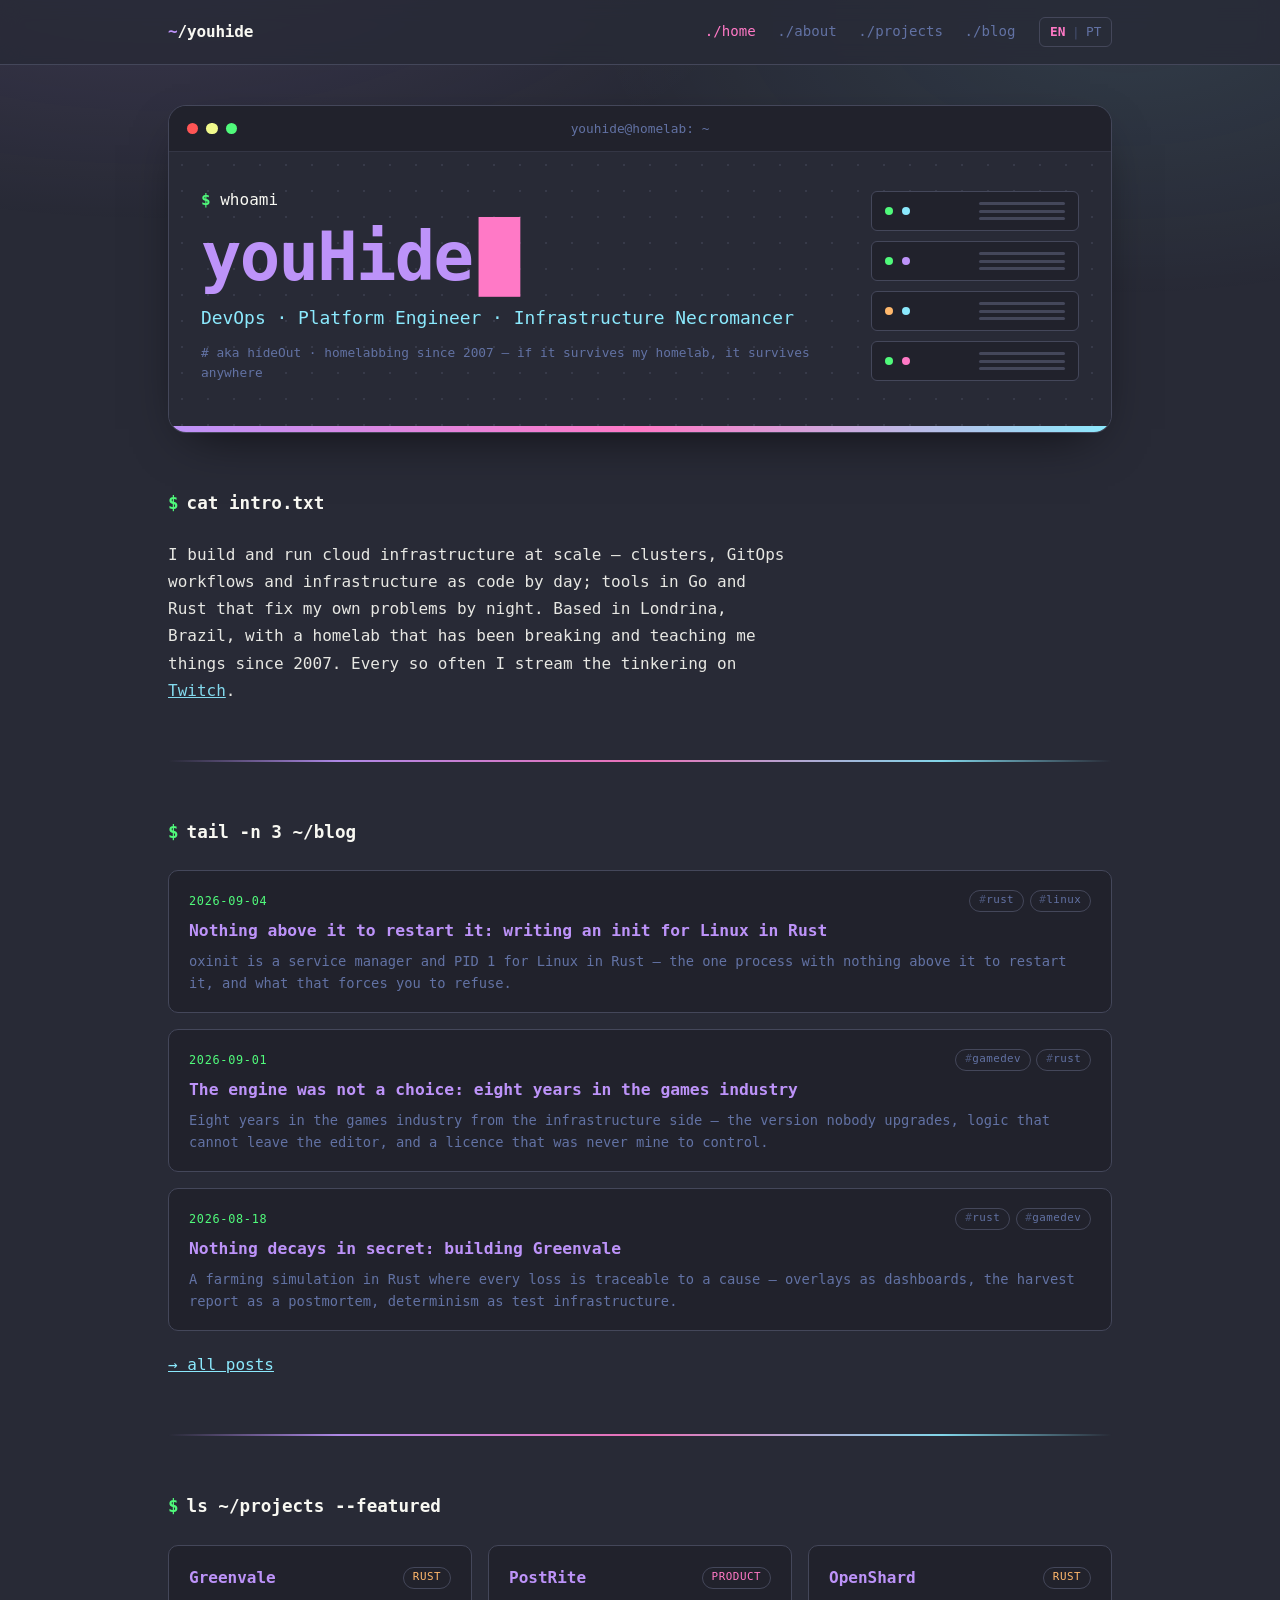
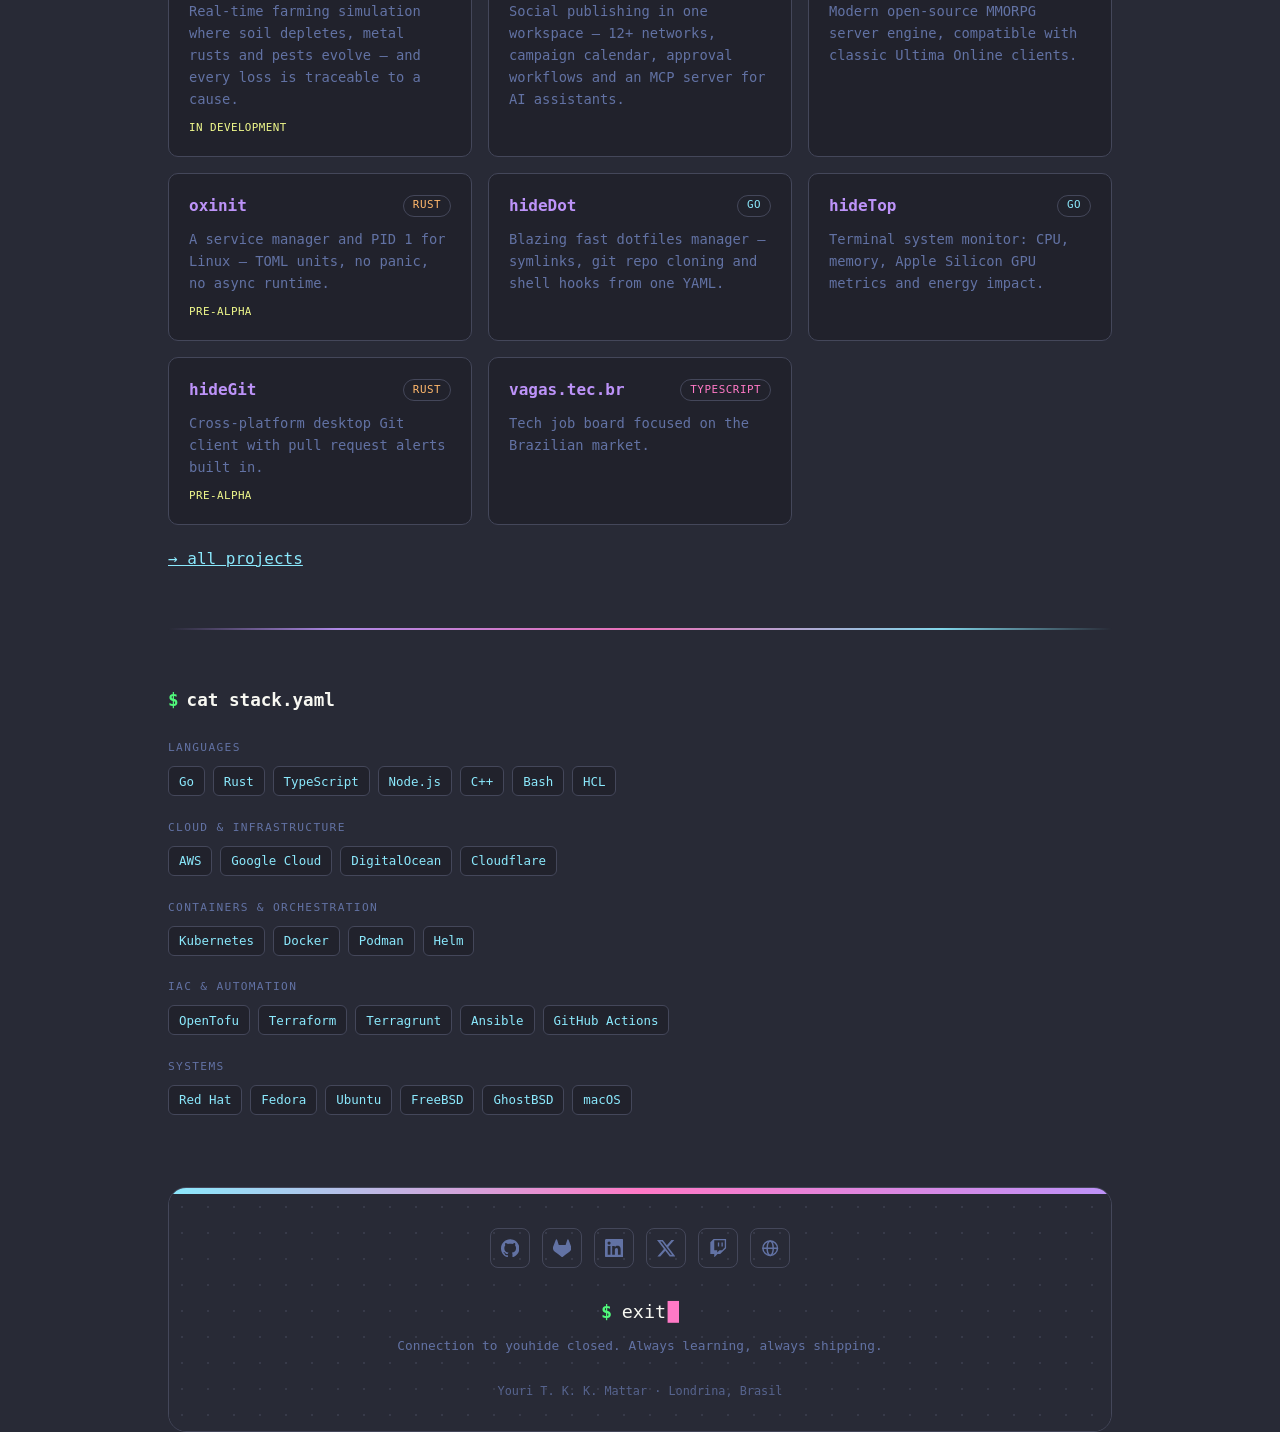
==== site/index.html @ 8c372c47 "blog: add writing-an-init post on oxinit" ====
<!doctype html>
<html lang="en" data-lang="en">
<head>
<meta charset="utf-8">
<meta name="viewport" content="width=device-width, initial-scale=1">
<title>youHide — Youri Mattar</title>
<meta name="description" content="Youri Mattar — DevOps, Platform Engineer, Infrastructure Necromancer. Clusters at scale, GitOps workflows and infrastructure as code. Londrina, Brazil.">
<meta name="author" content="Youri T. K. K. Mattar">
<meta name="theme-color" content="#282a36">
<link rel="canonical" href="https://youhide.com.br/">

<meta property="og:type" content="website">
<meta property="og:title" content="youHide — Youri Mattar">
<meta property="og:description" content="DevOps · Platform Engineer · Infrastructure Necromancer. Homelabbing since 2007.">
<meta property="og:url" content="https://youhide.com.br/">
<meta property="og:image" content="https://youhide.com.br/img/og.png">
<meta name="twitter:card" content="summary_large_image">
<meta name="twitter:site" content="@_hideout">

<link rel="icon" href="favicon.svg" type="image/svg+xml">
<link rel="icon" href="favicon-32x32.png" sizes="32x32" type="image/png">
<link rel="apple-touch-icon" href="apple-touch-icon.png">
<link rel="manifest" href="site.webmanifest">
<link rel="alternate" type="application/rss+xml" title="youHide — blog" href="feed.xml">
<link rel="stylesheet" href="css/style.css">
<script src="js/main.js"></script>
</head>
<body>

<a class="skip" href="#main"><span lang="en">Skip to content</span><span lang="pt-BR">Pular para o conteúdo</span></a>

<header class="nav">
  <div class="wrap nav__inner">
    <a class="nav__brand" href="./"><span>~</span>/youhide</a>
    <nav class="nav__links" aria-label="Main">
      <a href="./" aria-current="page">./home</a>
      <a href="about/">./about</a>
      <a href="projects/">./projects</a>
      <a href="blog/">./blog</a>
    </nav>
    <button class="lang" id="lang-toggle" type="button" aria-label="Mudar para português">
      <span class="lang__opt" data-lang-opt="en">EN</span>
      <span class="lang__sep">|</span>
      <span class="lang__opt" data-lang-opt="pt-BR">PT</span>
    </button>
  </div>
</header>

<main id="main">
  <div class="wrap">

    <!-- hero: header.svg rebuilt as live HTML -->
    <section class="term" aria-labelledby="hero-name">
      <div class="term__bar">
        <span class="dot dot--red"></span>
        <span class="dot dot--yellow"></span>
        <span class="dot dot--green"></span>
        <span class="term__path">youhide@homelab: ~</span>
      </div>
      <div class="term__body">
        <div class="term__main">
          <p class="prompt"><span class="prompt__sign">$</span>whoami</p>
          <h1 class="hero__name" id="hero-name">youHide<span class="cursor" aria-hidden="true">█</span></h1>
          <p class="hero__role">DevOps · Platform Engineer · Infrastructure Necromancer</p>
          <p class="hero__note">
            <span lang="en"># aka hideOut · homelabbing since 2007 — if it survives my homelab, it survives anywhere</span>
            <span lang="pt-BR"># aka hideOut · homelab desde 2007 — se sobrevive ao meu homelab, sobrevive em qualquer lugar</span>
          </p>
        </div>
        <div class="rack" aria-hidden="true">
          <div class="rack__unit">
            <span class="led led--green led--b1"></span><span class="led led--cyan"></span>
            <span class="rack__bars"><i></i><i></i><i></i></span>
          </div>
          <div class="rack__unit">
            <span class="led led--green led--b2"></span><span class="led led--purple"></span>
            <span class="rack__bars"><i></i><i></i><i></i></span>
          </div>
          <div class="rack__unit">
            <span class="led led--orange led--b3"></span><span class="led led--cyan"></span>
            <span class="rack__bars"><i></i><i></i><i></i></span>
          </div>
          <div class="rack__unit">
            <span class="led led--green led--b4"></span><span class="led led--pink"></span>
            <span class="rack__bars"><i></i><i></i><i></i></span>
          </div>
        </div>
      </div>
      <div class="term__accent"></div>
    </section>

    <!-- intro -->
    <section class="section">
      <h2 class="section__title"><span class="sig">$</span>cat intro.txt</h2>
      <div class="prose">
        <p lang="en">I build and run cloud infrastructure at scale — clusters, GitOps workflows and
          infrastructure as code by day; tools in Go and Rust that fix my own problems by night.
          Based in Londrina, Brazil, with a homelab that has been breaking and teaching me things
          since 2007. Every so often I stream the tinkering on
          <a href="https://twitch.tv/youhide">Twitch</a>.</p>
        <p lang="pt-BR">Construo e opero infraestrutura em nuvem em escala — clusters, workflows GitOps
          e infraestrutura como código de dia; ferramentas em Go e Rust que resolvem meus próprios
          problemas de noite. De Londrina, Brasil, com um homelab que quebra e me ensina coisas
          desde 2007. De vez em quando transmito a bagunça na
          <a href="https://twitch.tv/youhide">Twitch</a>.</p>
      </div>
    </section>

    <hr class="rule">

    <!-- latest posts -->
    <section class="section">
      <h2 class="section__title"><span class="sig">$</span>tail -n 3 ~/blog</h2>
      <ul class="posts">

        <li data-tags="rust linux design">
          <a class="post-item" href="blog/writing-an-init/">
            <div class="post-item__top">
              <time class="post-date" datetime="2026-09-04">2026-09-04</time>
              <ul class="post-tags">
                <li>rust</li><li>linux</li>
              </ul>
            </div>
            <h3 class="post-item__title" lang="en">Nothing above it to restart it: writing an init for Linux in Rust</h3>
            <h3 class="post-item__title" lang="pt-BR">Não existe nada acima dele pra reiniciar: escrevendo um init para Linux em Rust</h3>
            <p class="post-item__excerpt" lang="en">oxinit is a service manager and PID 1 for Linux in
              Rust — the one process with nothing above it to restart it, and what that forces you to
              refuse.</p>
            <p class="post-item__excerpt" lang="pt-BR">O oxinit é um gerenciador de serviços e PID 1
              para Linux em Rust — o único processo sem nada acima dele pra reiniciar, e o que isso te
              obriga a recusar.</p>
          </a>
        </li>

        <li data-tags="gamedev design meta rust">
          <a class="post-item" href="blog/escaping-the-engine/">
            <div class="post-item__top">
              <time class="post-date" datetime="2026-09-01">2026-09-01</time>
              <ul class="post-tags">
                <li>gamedev</li><li>rust</li>
              </ul>
            </div>
            <h3 class="post-item__title" lang="en">The engine was not a choice: eight years in the games industry</h3>
            <h3 class="post-item__title" lang="pt-BR">A engine não era uma escolha: oito anos na indústria de games</h3>
            <p class="post-item__excerpt" lang="en">Eight years in the games industry from the
              infrastructure side — the version nobody upgrades, logic that cannot leave the editor,
              and a licence that was never mine to control.</p>
            <p class="post-item__excerpt" lang="pt-BR">Oito anos na indústria de games pelo lado da
              infraestrutura — a versão que ninguém atualiza, a lógica que não sai do editor, e uma
              licença que nunca foi minha pra controlar.</p>
          </a>
        </li>

        <li data-tags="rust gamedev design">
          <a class="post-item" href="blog/greenvale/">
            <div class="post-item__top">
              <time class="post-date" datetime="2026-08-18">2026-08-18</time>
              <ul class="post-tags">
                <li>rust</li><li>gamedev</li>
              </ul>
            </div>
            <h3 class="post-item__title" lang="en">Nothing decays in secret: building Greenvale</h3>
            <h3 class="post-item__title" lang="pt-BR">Nada apodrece em segredo: construindo o Greenvale</h3>
            <p class="post-item__excerpt" lang="en">A farming simulation in Rust where every loss is traceable
              to a cause — overlays as dashboards, the harvest report as a postmortem, determinism as test
              infrastructure.</p>
            <p class="post-item__excerpt" lang="pt-BR">Um simulador de fazenda em Rust onde toda perda é
              rastreável até uma causa — overlays como dashboards, o relatório de colheita como postmortem,
              determinismo como infraestrutura de teste.</p>
          </a>
        </li>

      </ul>
      <p class="more">
        <a href="blog/" lang="en">→ all posts</a>
        <a href="blog/" lang="pt-BR">→ todos os posts</a>
      </p>
    </section>

    <hr class="rule">

    <!-- featured projects -->
    <section class="section">
      <h2 class="section__title"><span class="sig">$</span>ls ~/projects --featured</h2>
      <div class="grid">

        <a class="card" href="blog/greenvale/">
          <div class="card__top">
            <span class="card__name">Greenvale</span>
            <span class="card__lang card__lang--rust">Rust</span>
          </div>
          <p class="card__desc" lang="en">Real-time farming simulation where soil depletes, metal rusts and pests evolve — and every loss is traceable to a cause.</p>
          <p class="card__desc" lang="pt-BR">Simulador de fazenda em tempo real onde o solo se esgota, o metal enferruja e as pragas evoluem — e toda perda é rastreável até uma causa.</p>
          <span class="tag" lang="en">in development</span>
          <span class="tag" lang="pt-BR">em desenvolvimento</span>
        </a>

        <a class="card" href="https://postrite.app">
          <div class="card__top">
            <span class="card__name">PostRite</span>
            <span class="card__lang card__lang--ts">Product</span>
          </div>
          <p class="card__desc" lang="en">Social publishing in one workspace — 12+ networks, campaign calendar, approval workflows and an MCP server for AI assistants.</p>
          <p class="card__desc" lang="pt-BR">Publicação social em um só lugar — 12+ redes, calendário de campanhas, fluxos de aprovação e um servidor MCP para assistentes de IA.</p>
        </a>

        <a class="card" href="https://github.com/youhide/OpenShard">
          <div class="card__top">
            <span class="card__name">OpenShard</span>
            <span class="card__lang card__lang--rust">Rust</span>
          </div>
          <p class="card__desc" lang="en">Modern open-source MMORPG server engine, compatible with classic Ultima Online clients.</p>
          <p class="card__desc" lang="pt-BR">Engine de servidor de MMORPG moderna e open-source, compatível com clientes clássicos de Ultima Online.</p>
        </a>

        <a class="card" href="https://github.com/youhide/oxinit">
          <div class="card__top">
            <span class="card__name">oxinit</span>
            <span class="card__lang card__lang--rust">Rust</span>
          </div>
          <p class="card__desc" lang="en">A service manager and PID 1 for Linux — TOML units, no panic, no async runtime.</p>
          <p class="card__desc" lang="pt-BR">Gerenciador de serviços e PID 1 para Linux — units em TOML, sem panic, sem runtime async.</p>
          <span class="tag">pre-alpha</span>
        </a>

        <a class="card" href="https://github.com/youhide/hideDot">
          <div class="card__top">
            <span class="card__name">hideDot</span>
            <span class="card__lang card__lang--go">Go</span>
          </div>
          <p class="card__desc" lang="en">Blazing fast dotfiles manager — symlinks, git repo cloning and shell hooks from one YAML.</p>
          <p class="card__desc" lang="pt-BR">Gerenciador de dotfiles absurdamente rápido — symlinks, clone de repositórios e shell hooks a partir de um YAML.</p>
        </a>

        <a class="card" href="https://github.com/youhide/hideTop">
          <div class="card__top">
            <span class="card__name">hideTop</span>
            <span class="card__lang card__lang--go">Go</span>
          </div>
          <p class="card__desc" lang="en">Terminal system monitor: CPU, memory, Apple Silicon GPU metrics and energy impact.</p>
          <p class="card__desc" lang="pt-BR">Monitor de sistema no terminal: CPU, memória, métricas de GPU Apple Silicon e impacto energético.</p>
        </a>

        <a class="card" href="https://github.com/youhide/hideGit">
          <div class="card__top">
            <span class="card__name">hideGit</span>
            <span class="card__lang card__lang--rust">Rust</span>
          </div>
          <p class="card__desc" lang="en">Cross-platform desktop Git client with pull request alerts built in.</p>
          <p class="card__desc" lang="pt-BR">Cliente Git desktop multiplataforma com alertas de pull request embutidos.</p>
          <span class="tag">pre-alpha</span>
        </a>

        <a class="card" href="https://github.com/youhide/vagas.tec.br">
          <div class="card__top">
            <span class="card__name">vagas.tec.br</span>
            <span class="card__lang card__lang--ts">TypeScript</span>
          </div>
          <p class="card__desc" lang="en">Tech job board focused on the Brazilian market.</p>
          <p class="card__desc" lang="pt-BR">Mural de vagas em tecnologia focado no mercado brasileiro.</p>
        </a>

      </div>
      <p class="more">
        <a href="projects/" lang="en">→ all projects</a>
        <a href="projects/" lang="pt-BR">→ todos os projetos</a>
      </p>
    </section>

    <hr class="rule">

    <!-- stack -->
    <section class="section">
      <h2 class="section__title"><span class="sig">$</span>cat stack.yaml</h2>

      <div class="stack">
        <span class="stack__label" lang="en">Languages</span>
        <span class="stack__label" lang="pt-BR">Linguagens</span>
        <ul class="chips">
          <li>Go</li><li>Rust</li><li>TypeScript</li><li>Node.js</li>
          <li>C++</li><li>Bash</li><li>HCL</li>
        </ul>
      </div>

      <div class="stack">
        <span class="stack__label" lang="en">Cloud &amp; Infrastructure</span>
        <span class="stack__label" lang="pt-BR">Cloud &amp; Infraestrutura</span>
        <ul class="chips">
          <li>AWS</li><li>Google Cloud</li><li>DigitalOcean</li><li>Cloudflare</li>
        </ul>
      </div>

      <div class="stack">
        <span class="stack__label" lang="en">Containers &amp; Orchestration</span>
        <span class="stack__label" lang="pt-BR">Containers &amp; Orquestração</span>
        <ul class="chips">
          <li>Kubernetes</li><li>Docker</li><li>Podman</li><li>Helm</li>
        </ul>
      </div>

      <div class="stack">
        <span class="stack__label" lang="en">IaC &amp; Automation</span>
        <span class="stack__label" lang="pt-BR">IaC &amp; Automação</span>
        <ul class="chips">
          <li>OpenTofu</li><li>Terraform</li><li>Terragrunt</li>
          <li>Ansible</li><li>GitHub Actions</li>
        </ul>
      </div>

      <div class="stack">
        <span class="stack__label" lang="en">Systems</span>
        <span class="stack__label" lang="pt-BR">Sistemas</span>
        <ul class="chips">
          <li>Red Hat</li><li>Fedora</li><li>Ubuntu</li>
          <li>FreeBSD</li><li>GhostBSD</li><li>macOS</li>
        </ul>
      </div>
    </section>

  </div>
</main>

<footer class="footer">
  <div class="wrap">
    <div class="footer__card">
      <div class="footer__accent"></div>
      <div class="footer__body">
        <ul class="social">
          <li><a href="https://github.com/youhide" aria-label="GitHub"><svg viewBox="0 0 24 24" aria-hidden="true"><path d="M12 .297c-6.63 0-12 5.373-12 12 0 5.303 3.438 9.8 8.205 11.385.6.113.82-.258.82-.577 0-.285-.01-1.04-.015-2.04-3.338.724-4.042-1.61-4.042-1.61C4.422 18.07 3.633 17.7 3.633 17.7c-1.087-.744.084-.729.084-.729 1.205.084 1.838 1.236 1.838 1.236 1.07 1.835 2.809 1.305 3.495.998.108-.776.417-1.305.76-1.605-2.665-.3-5.466-1.332-5.466-5.93 0-1.31.465-2.38 1.235-3.22-.135-.303-.54-1.523.105-3.176 0 0 1.005-.322 3.3 1.23.96-.267 1.98-.399 3-.405 1.02.006 2.04.138 3 .405 2.28-1.552 3.285-1.23 3.285-1.23.645 1.653.24 2.873.12 3.176.765.84 1.23 1.91 1.23 3.22 0 4.61-2.805 5.625-5.475 5.92.42.36.81 1.096.81 2.22 0 1.606-.015 2.896-.015 3.286 0 .315.21.69.825.57C20.565 22.092 24 17.592 24 12.297c0-6.627-5.373-12-12-12"/></svg></a></li>
          <li><a href="https://gitlab.com/youri" aria-label="GitLab"><svg viewBox="0 0 24 24" aria-hidden="true"><path d="m23.6 9.6-.03-.086L20.3.9a.851.851 0 0 0-.336-.405.876.876 0 0 0-1 .054.876.876 0 0 0-.29.44l-2.207 6.752H7.535L5.327.99a.858.858 0 0 0-.29-.441.876.876 0 0 0-1-.054.859.859 0 0 0-.336.405L.427 9.51l-.031.085a6.055 6.055 0 0 0 2.008 6.997l.01.009.03.022 4.964 3.72 2.456 1.86 1.496 1.13a1.01 1.01 0 0 0 1.22 0l1.496-1.13 2.456-1.86 4.994-3.742.013-.01a6.057 6.057 0 0 0 2.06-6.99Z"/></svg></a></li>
          <li><a href="https://linkedin.com/in/yourimattar" aria-label="LinkedIn"><svg viewBox="0 0 24 24" aria-hidden="true"><path d="M20.447 20.452h-3.554v-5.569c0-1.328-.027-3.037-1.852-3.037-1.853 0-2.136 1.445-2.136 2.939v5.667H9.351V9h3.414v1.561h.046c.477-.9 1.637-1.85 3.37-1.85 3.601 0 4.267 2.37 4.267 5.455v6.286zM5.337 7.433a2.062 2.062 0 0 1-2.063-2.065 2.064 2.064 0 1 1 2.063 2.065zm1.782 13.019H3.555V9h3.564v11.452zM22.225 0H1.771C.792 0 0 .774 0 1.729v20.542C0 23.227.792 24 1.771 24h20.451C23.2 24 24 23.227 24 22.271V1.729C24 .774 23.2 0 22.222 0h.003z"/></svg></a></li>
          <li><a href="https://x.com/_hideout" aria-label="X"><svg viewBox="0 0 24 24" aria-hidden="true"><path d="M18.901 1.153h3.68l-8.04 9.19L24 22.846h-7.406l-5.8-7.584-6.638 7.584H.474l8.6-9.83L0 1.154h7.594l5.243 6.932ZM17.61 20.644h2.039L6.486 3.24H4.298Z"/></svg></a></li>
          <li><a href="https://twitch.tv/youhide" aria-label="Twitch"><svg viewBox="0 0 24 24" aria-hidden="true"><path d="M11.571 4.714h1.715v5.143H11.57zm4.715 0H18v5.143h-1.714zM6 0L1.714 4.286v15.428h5.143V24l4.286-4.286h3.428L22.286 12V0zm14.571 11.143l-3.428 3.428h-3.429l-3 3v-3H6.857V1.714h13.714z"/></svg></a></li>
          <li><a href="https://postrite.app" aria-label="PostRite"><svg class="icon--stroke" viewBox="0 0 24 24" aria-hidden="true"><circle cx="12" cy="12" r="9.5"/><ellipse cx="12" cy="12" rx="4" ry="9.5"/><path d="M2.5 12h19"/></svg></a></li>
        </ul>

        <p class="footer__exit"><span class="prompt__sign">$</span>exit<span class="cursor" aria-hidden="true">█</span></p>
        <p class="footer__note">
          <span lang="en">Connection to youhide closed. Always learning, always shipping.</span>
          <span lang="pt-BR">Conexão com youhide encerrada. Sempre aprendendo, sempre entregando.</span>
        </p>
        <p class="footer__meta">Youri T. K. K. Mattar · Londrina, Brasil</p>
      </div>
    </div>
  </div>
</footer>

</body>
</html>
---- site/css/style.css ----
/* ==========================================================================
   youhide.com.br — Dracula terminal
   Palette and geometry derived from github.com/youhide/youhide assets/header.svg
   No external requests: system monospace only, all icons inline SVG.
   ========================================================================== */

/* ---------- tokens ---------- */
:root {
  --bg: #282a36;
  --bg-alt: #21222c;
  --line: #44475a;
  --fg: #f8f8f2;
  --muted: #6272a4;

  --purple: #bd93f9;
  --pink: #ff79c6;
  --cyan: #8be9fd;
  --green: #50fa7b;
  --orange: #ffb86c;
  --yellow: #f1fa8c;
  --red: #ff5555;

  --mono: ui-monospace, SFMono-Regular, "SF Mono", Menlo, Consolas,
          "DejaVu Sans Mono", monospace;

  /* the 6px accent bar at the foot of header.svg */
  --accent: linear-gradient(90deg, var(--purple), var(--pink), var(--cyan));
  /* divider.svg, 1:1 */
  --rule: linear-gradient(90deg, transparent, rgba(189,147,249,.9) 18%,
          rgba(255,121,198,.9) 50%, rgba(139,233,253,.9) 82%, transparent);
  /* <pattern id="dots"> from the SVG */
  --dots: radial-gradient(rgba(68,71,90,.55) 1.2px, transparent 1.3px);

  --wrap: 62rem;
  --radius: 18px;
}

/* ---------- reset ---------- */
*, *::before, *::after { box-sizing: border-box; }
* { margin: 0; }

html {
  color-scheme: dark;
  -webkit-text-size-adjust: 100%;
  scroll-behavior: smooth;
}

body {
  min-height: 100vh;
  display: flex;
  flex-direction: column;
  background: var(--bg);
  color: var(--fg);
  font-family: var(--mono);
  font-size: 1rem;
  line-height: 1.7;
  -webkit-font-smoothing: antialiased;
}

/* ambient glow, sits behind everything */
body::before {
  content: "";
  position: fixed;
  inset: 0;
  z-index: 0;
  pointer-events: none;
  background:
    radial-gradient(900px 420px at 12% -8%, rgba(189,147,249,.13), transparent 70%),
    radial-gradient(760px 400px at 88% 2%, rgba(139,233,253,.09), transparent 70%);
}
body > * { position: relative; z-index: 1; }

img { display: block; max-width: 100%; }
a { color: var(--cyan); }
button { font: inherit; }

:focus-visible {
  outline: 2px solid var(--pink);
  outline-offset: 3px;
  border-radius: 4px;
}

/* ---------- i18n: hide the inactive language ----------
   Every translatable string exists twice, tagged with lang. JS only flips
   data-lang on <html>; with JS off the document stays on its hardcoded
   default and still renders correctly. */
html[data-lang="en"]    [lang="pt-BR"],
html[data-lang="pt-BR"] [lang="en"] { display: none !important; }

/* ---------- layout ---------- */
.wrap {
  width: 100%;
  max-width: var(--wrap);
  margin-inline: auto;
  padding-inline: 1.5rem;
}

main { flex: 1; }

.skip {
  position: absolute;
  left: -9999px;
  top: 0;
  background: var(--purple);
  color: var(--bg);
  padding: .6rem 1rem;
  border-radius: 0 0 8px 0;
  font-weight: 700;
  z-index: 50;
}
.skip:focus { left: 0; }

/* ---------- nav ---------- */
.nav {
  position: sticky;
  top: 0;
  z-index: 20;
  background: rgba(40, 42, 54, .82);
  backdrop-filter: blur(10px);
  -webkit-backdrop-filter: blur(10px);
  border-bottom: 1px solid var(--line);
}

.nav__inner {
  display: flex;
  align-items: center;
  gap: 1.5rem;
  min-height: 4rem;
}

.nav__brand {
  margin-right: auto;
  color: var(--fg);
  font-weight: 700;
  text-decoration: none;
  letter-spacing: -.01em;
}
.nav__brand span { color: var(--purple); }
.nav__brand:hover span { color: var(--pink); }

.nav__links {
  display: flex;
  gap: 1.35rem;
}
.nav__links a {
  color: var(--muted);
  font-size: .88rem;
  text-decoration: none;
  transition: color .16s;
}
.nav__links a:hover { color: var(--cyan); }
.nav__links a[aria-current] { color: var(--pink); }

/* language toggle */
.lang {
  display: inline-flex;
  align-items: center;
  gap: .4rem;
  padding: .22rem .6rem;
  font-size: .8rem;
  color: var(--muted);
  background: transparent;
  border: 1px solid var(--line);
  border-radius: 6px;
  cursor: pointer;
  transition: border-color .16s;
}
.lang:hover { border-color: var(--purple); }
.lang__sep { opacity: .5; }
html[data-lang="en"]    .lang__opt[data-lang-opt="en"],
html[data-lang="pt-BR"] .lang__opt[data-lang-opt="pt-BR"] {
  color: var(--pink);
  font-weight: 700;
}

/* ---------- terminal panel (the header.svg, rebuilt live) ---------- */
.term {
  margin-top: 2.5rem;
  border: 1px solid var(--line);
  border-radius: var(--radius);
  overflow: hidden;
  box-shadow: 0 18px 50px -22px rgba(0, 0, 0, .75);
}

.term__bar {
  position: relative;
  display: flex;
  align-items: center;
  gap: .5rem;
  height: 2.9rem;
  padding-inline: 1.1rem;
  background: var(--bg-alt);
  border-bottom: 1px solid rgba(68, 71, 90, .55);
}

.dot {
  flex: none;
  width: .72rem;
  height: .72rem;
  border-radius: 50%;
}
.dot--red    { background: var(--red); }
.dot--yellow { background: var(--yellow); }
.dot--green  { background: var(--green); }

.term__path {
  position: absolute;
  left: 50%;
  transform: translateX(-50%);
  color: var(--muted);
  font-size: .8rem;
  white-space: nowrap;
}

.term__body {
  display: flex;
  align-items: center;
  gap: 2rem;
  padding: 2.25rem 2rem 2.6rem;
  background-color: var(--bg);
  background-image: var(--dots);
  background-size: 26px 26px;
}

.term__main { flex: 1 1 auto; min-width: 0; }

.term__accent {
  height: 6px;
  background: var(--accent);
}

/* prompt line */
.prompt { line-height: 1.5; }
.prompt__sign {
  color: var(--green);
  font-weight: 700;
  margin-right: .6rem;
}

.hero__name {
  margin: .55rem 0 .7rem;
  font-size: clamp(2.6rem, 9vw, 4.2rem);
  font-weight: 800;
  line-height: 1.08;
  letter-spacing: -.025em;
  color: var(--purple);
}

.cursor {
  color: var(--pink);
  margin-left: .1em;
  animation: blink 1.2s steps(1) infinite;
}
@keyframes blink {
  0%, 50%      { opacity: 1; }
  50.01%, 100% { opacity: 0; }
}

/* page headers on about/projects reuse the terminal chrome, smaller */
.page__title {
  margin: .45rem 0 0;
  font-size: clamp(1.9rem, 6vw, 2.6rem);
  font-weight: 800;
  line-height: 1.15;
  letter-spacing: -.02em;
  color: var(--purple);
}

.hero__role {
  color: var(--cyan);
  font-size: clamp(.9rem, 2.5vw, 1.12rem);
  line-height: 1.5;
}

.hero__note {
  margin-top: .7rem;
  color: var(--muted);
  font-size: .8rem;
  line-height: 1.6;
}

/* ---------- server rack ---------- */
.rack {
  flex: none;
  width: 13rem;
  display: flex;
  flex-direction: column;
  gap: .62rem;
}

.rack__unit {
  display: flex;
  align-items: center;
  gap: .55rem;
  height: 2.5rem;
  padding-inline: .8rem;
  background: var(--bg-alt);
  border: 1px solid var(--line);
  border-radius: 6px;
}

.led {
  flex: none;
  width: .5rem;
  height: .5rem;
  border-radius: 50%;
}
.led--green  { background: var(--green); }
.led--cyan   { background: var(--cyan); }
.led--purple { background: var(--purple); }
.led--pink   { background: var(--pink); }
.led--orange { background: var(--orange); }

/* desynchronised pulses, same durations as the SVG */
.led--b1 { animation: pulse 2.4s ease-in-out infinite; }
.led--b2 { animation: pulse 3.1s ease-in-out .6s infinite; }
.led--b3 { animation: pulse 1.9s ease-in-out 1.2s infinite; }
.led--b4 { animation: pulse 2.7s ease-in-out .3s infinite; }
@keyframes pulse {
  0%, 100% { opacity: 1; }
  50%      { opacity: .25; }
}

.rack__bars {
  margin-left: auto;
  display: flex;
  flex-direction: column;
  gap: .28rem;
  width: 5.4rem;
}
.rack__bars i {
  height: 3px;
  border-radius: 2px;
  background: var(--line);
}

/* ---------- sections ---------- */
.section { padding-top: 3.5rem; }

.section__title {
  margin-bottom: 1.4rem;
  font-size: 1.1rem;
  font-weight: 700;
}
.sig {
  color: var(--green);
  margin-right: .5rem;
}

.rule {
  height: 2px;
  border: 0;
  margin: 3.5rem 0 0;
  background: var(--rule);
}

.lead {
  max-width: 64ch;
  color: var(--fg);
  opacity: .92;
}

.prose p {
  max-width: 64ch;
  opacity: .92;
}
.prose p + p { margin-top: 1rem; }

.muted { color: var(--muted); }

.more { margin-top: 1.25rem; }

.callout {
  padding: .2rem 0 .2rem 1.1rem;
  border-left: 2px solid var(--purple);
  color: var(--muted);
  font-style: italic;
}

/* ---------- cards ---------- */
.grid {
  display: grid;
  grid-template-columns: repeat(auto-fill, minmax(17rem, 1fr));
  gap: 1rem;
}

.card {
  display: flex;
  flex-direction: column;
  gap: .55rem;
  padding: 1.15rem 1.25rem;
  background: var(--bg-alt);
  border: 1px solid var(--line);
  border-radius: 10px;
  color: inherit;
  text-decoration: none;
  transition: border-color .18s, transform .18s, box-shadow .18s;
}
.card:hover,
.card:focus-visible {
  border-color: var(--purple);
  transform: translateY(-3px);
  box-shadow: 0 14px 32px -18px rgba(189, 147, 249, .6);
}

.card__top {
  display: flex;
  align-items: center;
  gap: .6rem;
}

.card__name {
  font-weight: 700;
  color: var(--purple);
  transition: color .18s;
}
.card:hover .card__name { color: var(--pink); }

.card__lang {
  margin-left: auto;
  flex: none;
  padding: .05rem .55rem;
  font-size: .68rem;
  letter-spacing: .05em;
  text-transform: uppercase;
  color: var(--muted);
  border: 1px solid var(--line);
  border-radius: 999px;
}
.card__lang--rust { color: var(--orange); }
.card__lang--go   { color: var(--cyan); }
.card__lang--ts   { color: var(--pink); }
.card__lang--hcl  { color: var(--purple); }

.card__desc {
  font-size: .86rem;
  line-height: 1.6;
  color: var(--muted);
}
.card__desc code {
  color: var(--green);
  font-size: .95em;
}
.card__desc strong { color: var(--fg); }

.tag {
  align-self: flex-start;
  font-size: .68rem;
  letter-spacing: .04em;
  text-transform: uppercase;
  color: var(--yellow);
}

/* wide cards for the "where I build" block */
.card--wide { gap: .7rem; }
.card--wide .card__desc { font-size: .88rem; }
.quote {
  color: var(--muted);
  font-style: italic;
  font-size: .86rem;
}

/* ---------- tech stack chips ---------- */
.stack + .stack { margin-top: 1.35rem; }

.stack__label {
  display: block;
  margin-bottom: .55rem;
  font-size: .7rem;
  letter-spacing: .12em;
  text-transform: uppercase;
  color: var(--muted);
}

.chips {
  display: flex;
  flex-wrap: wrap;
  gap: .5rem;
  list-style: none;
  padding: 0;
}
.chips li {
  padding: .22rem .62rem;
  font-size: .78rem;
  color: var(--cyan);
  background: var(--bg-alt);
  border: 1px solid var(--line);
  border-radius: 6px;
}

/* ---------- code block ---------- */
.code {
  padding: 1.25rem 1.35rem;
  overflow-x: auto;
  font-size: .85rem;
  line-height: 1.8;
  background: var(--bg-alt);
  border: 1px solid var(--line);
  border-radius: 10px;
}
.code .k { color: var(--cyan); }
.code .v { color: var(--fg); }
.code .c { color: var(--muted); }
.code .d { color: var(--pink); }
.code .y { color: var(--green); }

/* ---------- about ---------- */
.about__head {
  display: flex;
  align-items: center;
  gap: 1.75rem;
  flex-wrap: wrap;
}

.avatar {
  flex: none;
  width: 8.5rem;
  height: 8.5rem;
  border-radius: 50%;
  padding: 3px;
  background: var(--accent);
}
.avatar img {
  width: 100%;
  height: 100%;
  border-radius: 50%;
  background: var(--bg);
}

.about__bio { flex: 1 1 18rem; }

/* ---------- footer (the footer.svg, rebuilt live) ---------- */
.footer { margin-top: 4.5rem; }

.footer__card {
  overflow: hidden;
  border: 1px solid var(--line);
  border-radius: var(--radius);
  text-align: center;
}

.footer__accent {
  height: 6px;
  background: linear-gradient(90deg, var(--cyan), var(--pink), var(--purple));
}

.footer__body {
  padding: 2.1rem 1.5rem 1.9rem;
  background-color: var(--bg);
  background-image: var(--dots);
  background-size: 26px 26px;
}

.social {
  display: flex;
  flex-wrap: wrap;
  justify-content: center;
  gap: .75rem;
  list-style: none;
  padding: 0;
  margin-bottom: 1.75rem;
}
.social a {
  display: grid;
  place-items: center;
  width: 2.5rem;
  height: 2.5rem;
  color: var(--muted);
  border: 1px solid var(--line);
  border-radius: 8px;
  transition: color .18s, background-color .18s, border-color .18s, transform .18s;
}
.social a:hover,
.social a:focus-visible {
  color: var(--bg);
  background: var(--purple);
  border-color: var(--purple);
  transform: translateY(-2px);
}
.social svg {
  width: 1.15rem;
  height: 1.15rem;
  fill: currentColor;
}
.social svg.icon--stroke {
  fill: none;
  stroke: currentColor;
  stroke-width: 1.9;
  stroke-linecap: round;
}

.footer__exit { font-size: 1.15rem; }
.footer__note {
  margin-top: .5rem;
  color: var(--muted);
  font-size: .8rem;
}
.footer__meta {
  margin-top: 1.5rem;
  color: var(--muted);
  font-size: .74rem;
  opacity: .8;
}

/* ---------- 404 ---------- */
.notfound {
  text-align: center;
  padding: 4rem 0;
}
.notfound__code {
  font-size: clamp(4rem, 18vw, 8rem);
  font-weight: 800;
  line-height: 1;
  color: var(--purple);
  letter-spacing: -.04em;
}

/* ---------- blog ---------- */
.filters {
  display: flex;
  flex-wrap: wrap;
  gap: .5rem;
  margin-bottom: 1.6rem;
}
.filter {
  padding: .22rem .7rem;
  font-size: .78rem;
  color: var(--muted);
  background: var(--bg-alt);
  border: 1px solid var(--line);
  border-radius: 6px;
  cursor: pointer;
  transition: color .18s, border-color .18s;
}
.filter:hover { color: var(--cyan); }
.filter[aria-pressed="true"] {
  color: var(--bg);
  background: var(--purple);
  border-color: var(--purple);
}

.posts {
  display: flex;
  flex-direction: column;
  gap: 1rem;
  list-style: none;
  padding: 0;
}
.posts > li[hidden] { display: none; }

.post-item {
  display: block;
  padding: 1.15rem 1.25rem;
  background: var(--bg-alt);
  border: 1px solid var(--line);
  border-radius: 10px;
  color: inherit;
  text-decoration: none;
  transition: border-color .18s, transform .18s, box-shadow .18s;
}
.post-item:hover,
.post-item:focus-visible {
  border-color: var(--purple);
  transform: translateY(-3px);
  box-shadow: 0 14px 32px -18px rgba(189, 147, 249, .6);
}

.post-item__top {
  display: flex;
  align-items: center;
  flex-wrap: wrap;
  gap: .55rem;
  margin-bottom: .45rem;
}

.post-date {
  font-size: .74rem;
  letter-spacing: .06em;
  color: var(--green);
}

.post-tags {
  display: flex;
  flex-wrap: wrap;
  gap: .35rem;
  margin-left: auto;
  list-style: none;
  padding: 0;
}
.post-tags li {
  font-size: .68rem;
  letter-spacing: .04em;
  color: var(--muted);
  border: 1px solid var(--line);
  border-radius: 999px;
  padding: .05rem .55rem;
}
.post-tags li::before { content: "#"; opacity: .6; }

.post-item__title {
  font-size: 1.02rem;
  font-weight: 700;
  color: var(--purple);
  line-height: 1.5;
  transition: color .18s;
}
.post-item:hover .post-item__title { color: var(--pink); }

.post-item__excerpt {
  margin-top: .4rem;
  font-size: .86rem;
  line-height: 1.6;
  color: var(--muted);
}

.posts__empty {
  color: var(--muted);
  font-size: .9rem;
}

/* ---------- a single post ---------- */
.post__meta {
  display: flex;
  align-items: center;
  flex-wrap: wrap;
  gap: .6rem;
  margin-top: .9rem;
}
.post__meta .post-tags { margin-left: 0; }

.post { max-width: 68ch; }
.post p,
.post ul,
.post ol { opacity: .92; }
.post > * + * { margin-top: 1rem; }
.post h2 {
  margin-top: 2.4rem;
  font-size: 1.05rem;
  font-weight: 700;
  color: var(--cyan);
}
.post h2::before {
  content: "## ";
  color: var(--muted);
}
.post ul,
.post ol { padding-left: 1.3rem; }
.post li + li { margin-top: .35rem; }
.post li::marker { color: var(--pink); }
.post code {
  font-size: .92em;
  color: var(--green);
}
.post pre {
  padding: 1rem 1.15rem;
  overflow-x: auto;
  font-size: .82rem;
  line-height: 1.7;
  background: var(--bg-alt);
  border: 1px solid var(--line);
  border-radius: 10px;
}
.post pre code { color: inherit; }
.post blockquote {
  padding: .2rem 0 .2rem 1.1rem;
  border-left: 2px solid var(--purple);
  color: var(--muted);
  font-style: italic;
}
.post hr {
  height: 1px;
  border: 0;
  margin: 2.4rem 0;
  background: var(--line);
}

.post-nav {
  display: flex;
  flex-wrap: wrap;
  gap: 1.25rem;
  margin-top: 3rem;
  padding-top: 1.5rem;
  border-top: 1px solid var(--line);
  font-size: .88rem;
}

/* ---------- responsive ---------- */
@media (max-width: 768px) {
  .rack { display: none; }
  .term__body { padding: 1.9rem 1.4rem 2.2rem; }
  .section { padding-top: 2.75rem; }
  .rule { margin-top: 2.75rem; }
  .avatar { width: 6.5rem; height: 6.5rem; }
  .post-tags { margin-left: 0; width: 100%; }
}

@media (max-width: 640px) {
  .nav__inner {
    flex-wrap: wrap;
    gap: .6rem 1rem;
    padding-block: .7rem;
    min-height: 0;
  }
  .nav__links {
    order: 3;
    width: 100%;
    gap: 1.1rem;
  }
}

@media (max-width: 560px) {
  .term__path { display: none; }
}

/* ---------- motion ---------- */
@media (prefers-reduced-motion: reduce) {
  html { scroll-behavior: auto; }
  .cursor, .led { animation: none; }
  *, *::before, *::after {
    animation-duration: .01ms !important;
    animation-iteration-count: 1 !important;
    transition-duration: .01ms !important;
  }
}
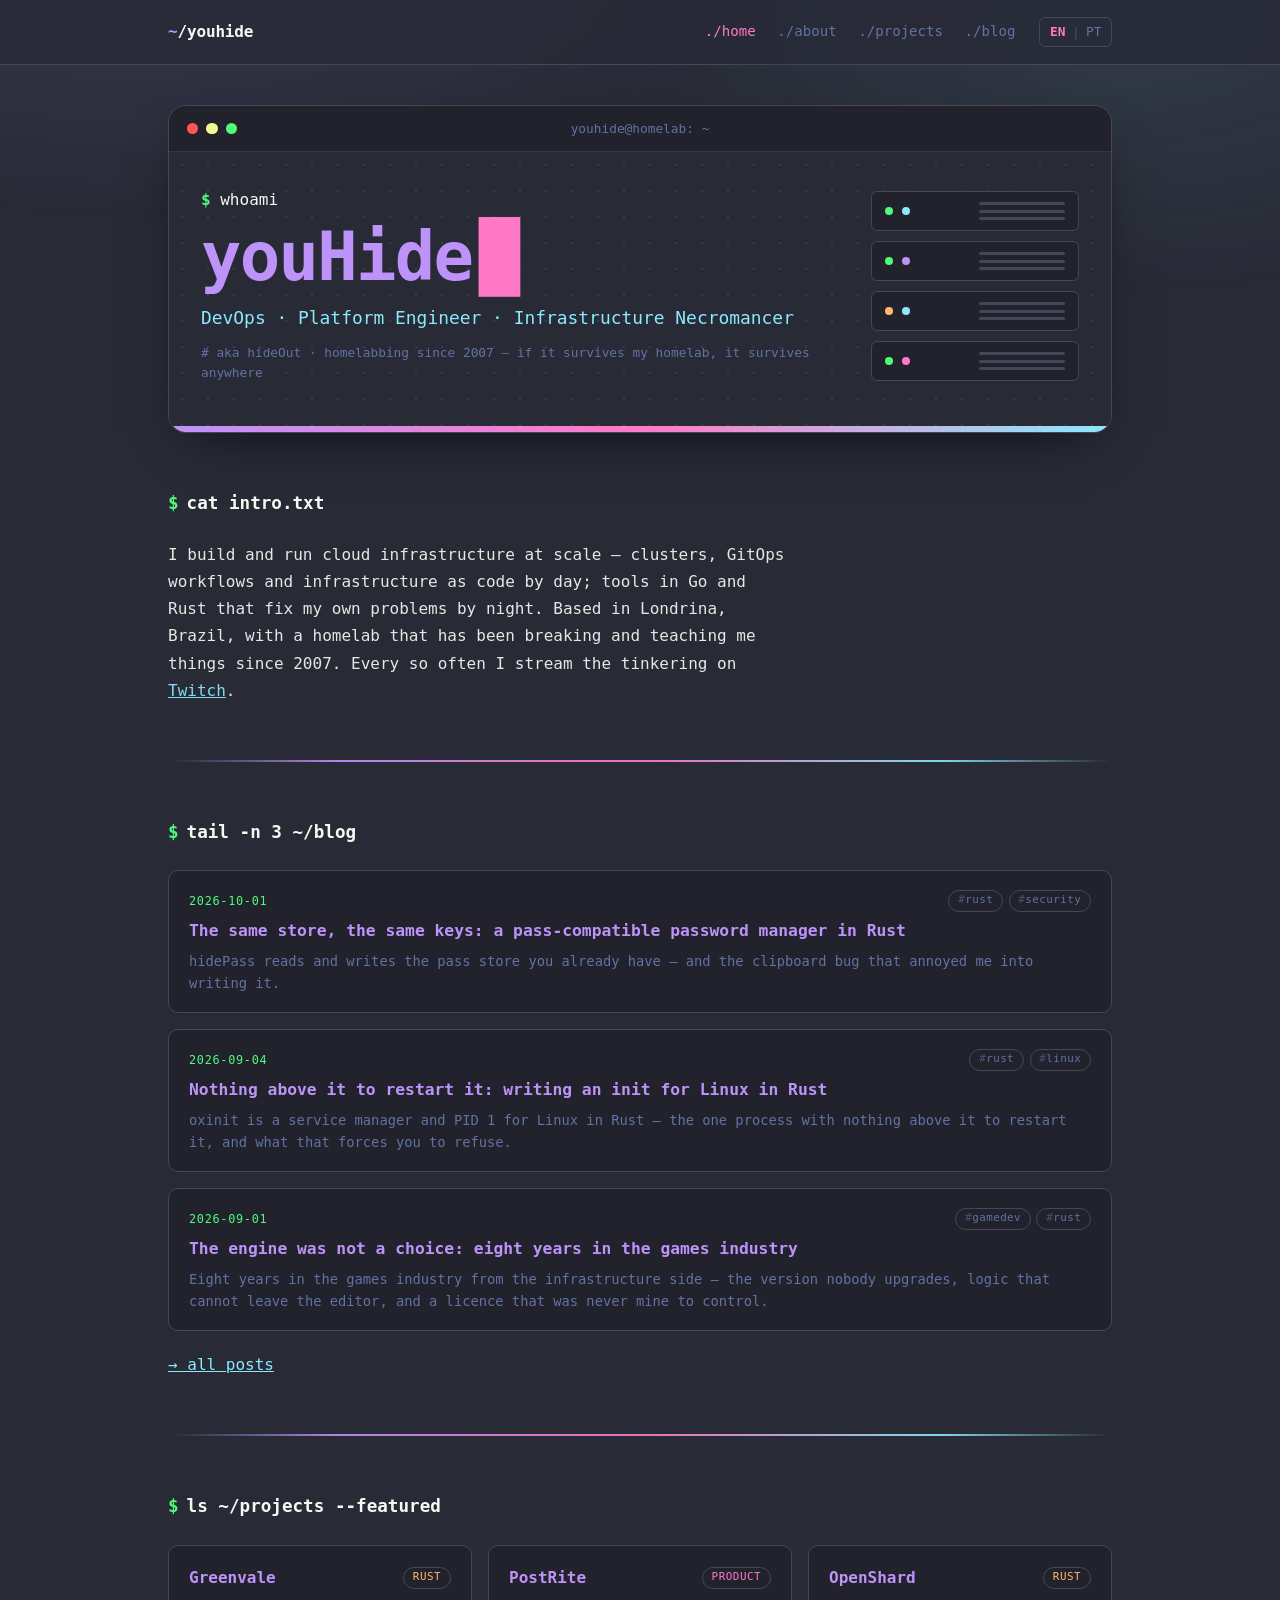
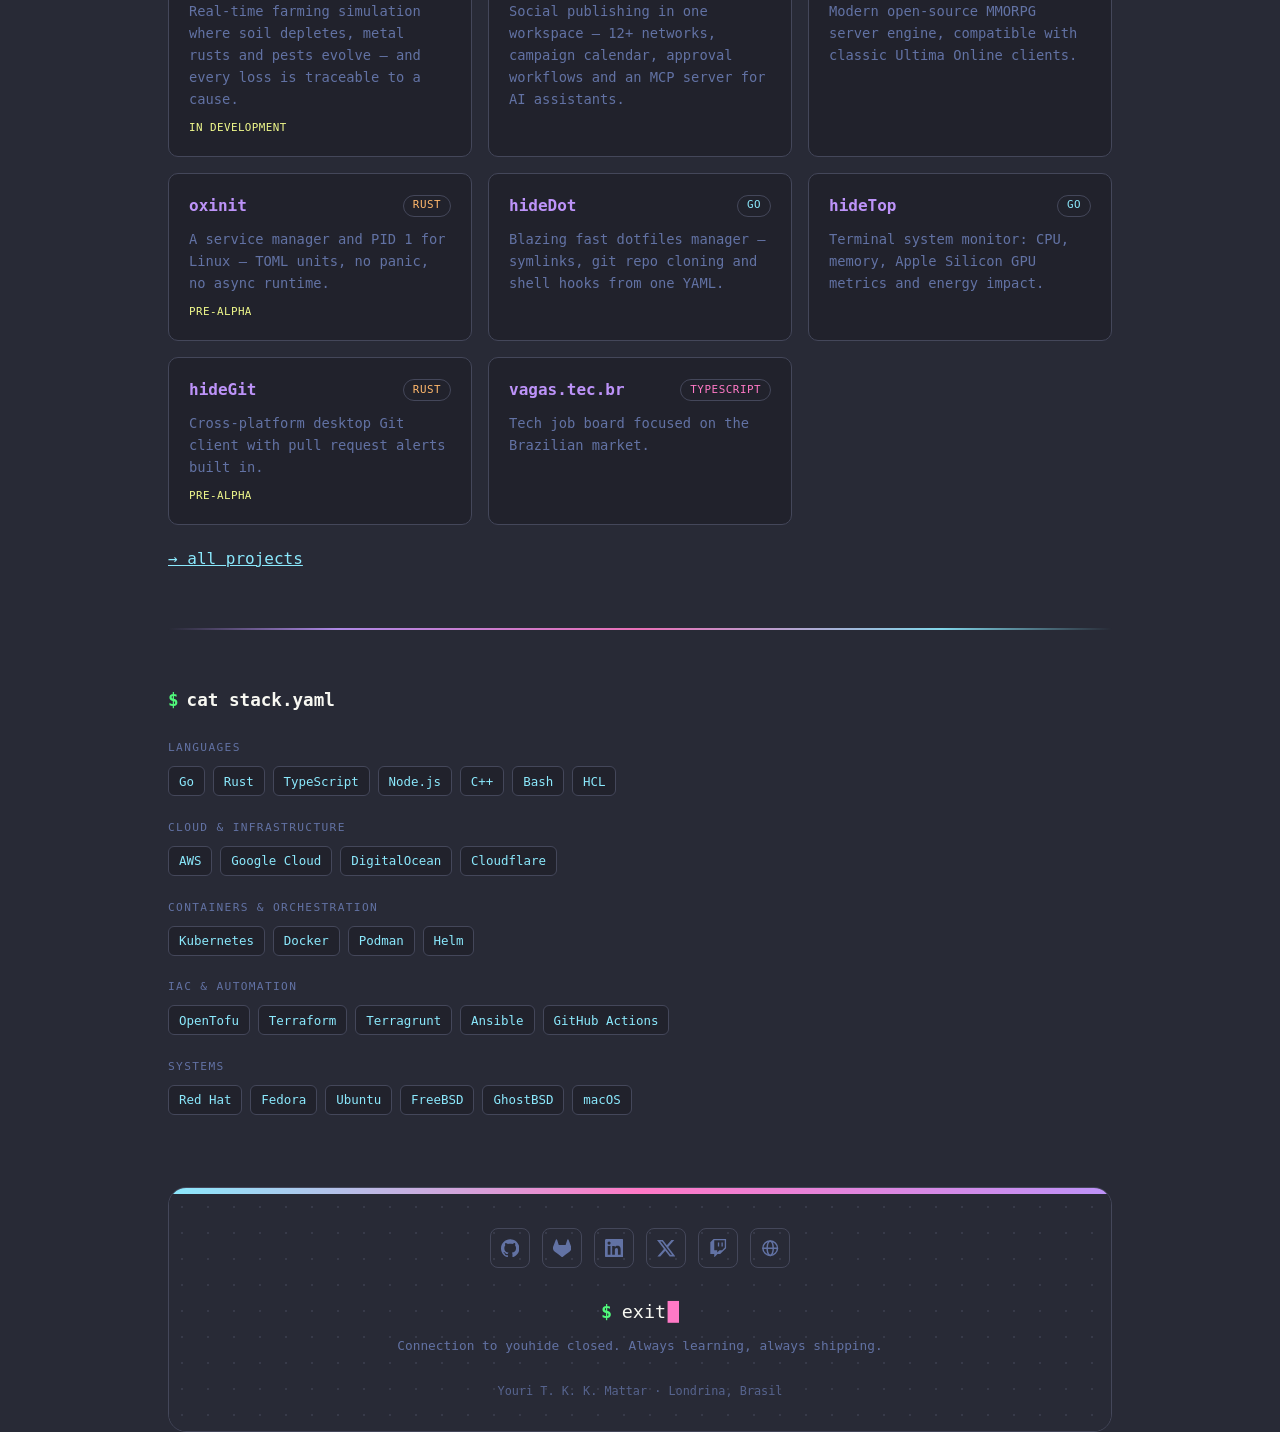
==== commit 644177a2: "blog: add same-store-same-keys post on hidePass" ====
--- a/site/index.html
+++ b/site/index.html
@@ -112,6 +112,23 @@
     <section class="section">
       <h2 class="section__title"><span class="sig">$</span>tail -n 3 ~/blog</h2>
       <ul class="posts">
+
+        <li data-tags="rust security cli design">
+          <a class="post-item" href="blog/same-store-same-keys/">
+            <div class="post-item__top">
+              <time class="post-date" datetime="2026-10-01">2026-10-01</time>
+              <ul class="post-tags">
+                <li>rust</li><li>security</li>
+              </ul>
+            </div>
+            <h3 class="post-item__title" lang="en">The same store, the same keys: a pass-compatible password manager in Rust</h3>
+            <h3 class="post-item__title" lang="pt-BR">A mesma store, as mesmas chaves: um gerenciador de senhas compatível com o pass, em Rust</h3>
+            <p class="post-item__excerpt" lang="en">hidePass reads and writes the pass store you already
+              have — and the clipboard bug that annoyed me into writing it.</p>
+            <p class="post-item__excerpt" lang="pt-BR">O hidePass lê e escreve a store do pass que você
+              já tem — e o bug de clipboard que me irritou o suficiente pra escrever ele.</p>
+          </a>
+        </li>
 
         <li data-tags="rust linux design">
           <a class="post-item" href="blog/writing-an-init/">
@@ -151,25 +168,6 @@
           </a>
         </li>
 
-        <li data-tags="rust gamedev design">
-          <a class="post-item" href="blog/greenvale/">
-            <div class="post-item__top">
-              <time class="post-date" datetime="2026-08-18">2026-08-18</time>
-              <ul class="post-tags">
-                <li>rust</li><li>gamedev</li>
-              </ul>
-            </div>
-            <h3 class="post-item__title" lang="en">Nothing decays in secret: building Greenvale</h3>
-            <h3 class="post-item__title" lang="pt-BR">Nada apodrece em segredo: construindo o Greenvale</h3>
-            <p class="post-item__excerpt" lang="en">A farming simulation in Rust where every loss is traceable
-              to a cause — overlays as dashboards, the harvest report as a postmortem, determinism as test
-              infrastructure.</p>
-            <p class="post-item__excerpt" lang="pt-BR">Um simulador de fazenda em Rust onde toda perda é
-              rastreável até uma causa — overlays como dashboards, o relatório de colheita como postmortem,
-              determinismo como infraestrutura de teste.</p>
-          </a>
-        </li>
-
       </ul>
       <p class="more">
         <a href="blog/" lang="en">→ all posts</a>
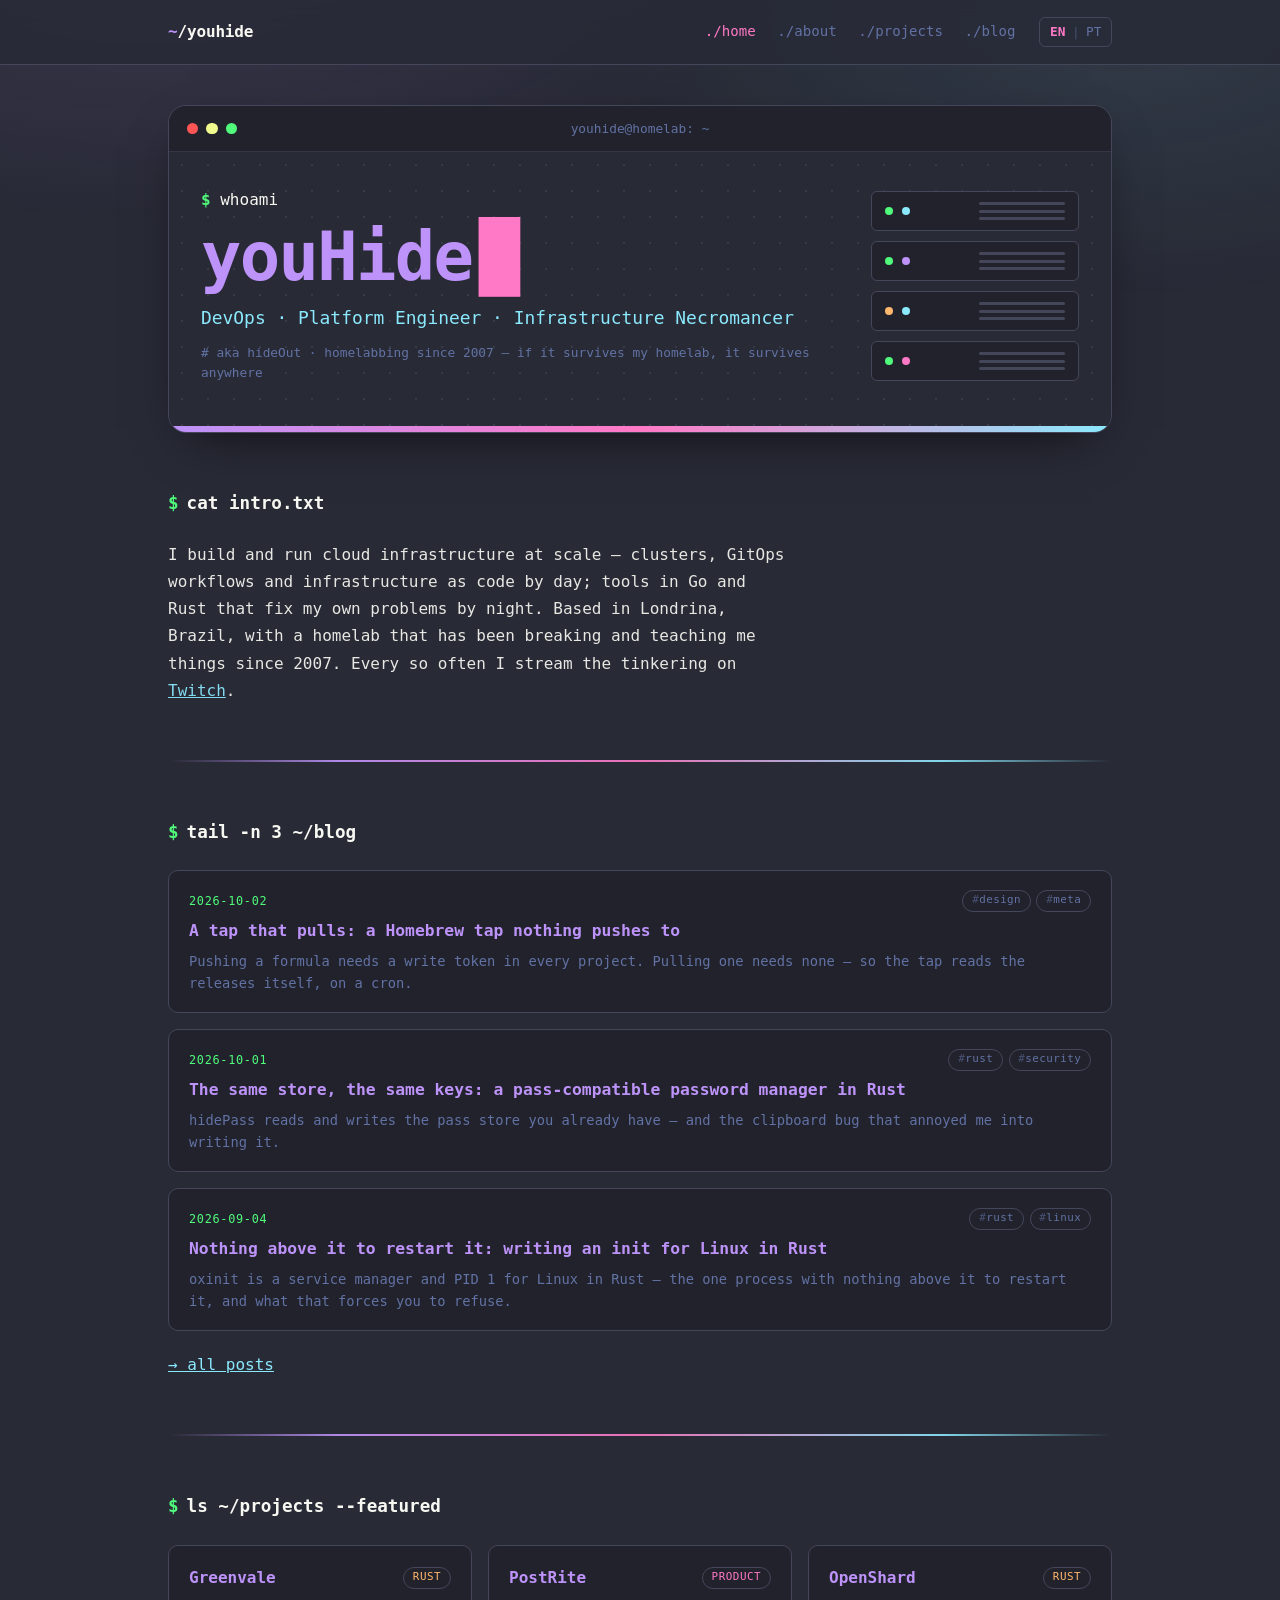
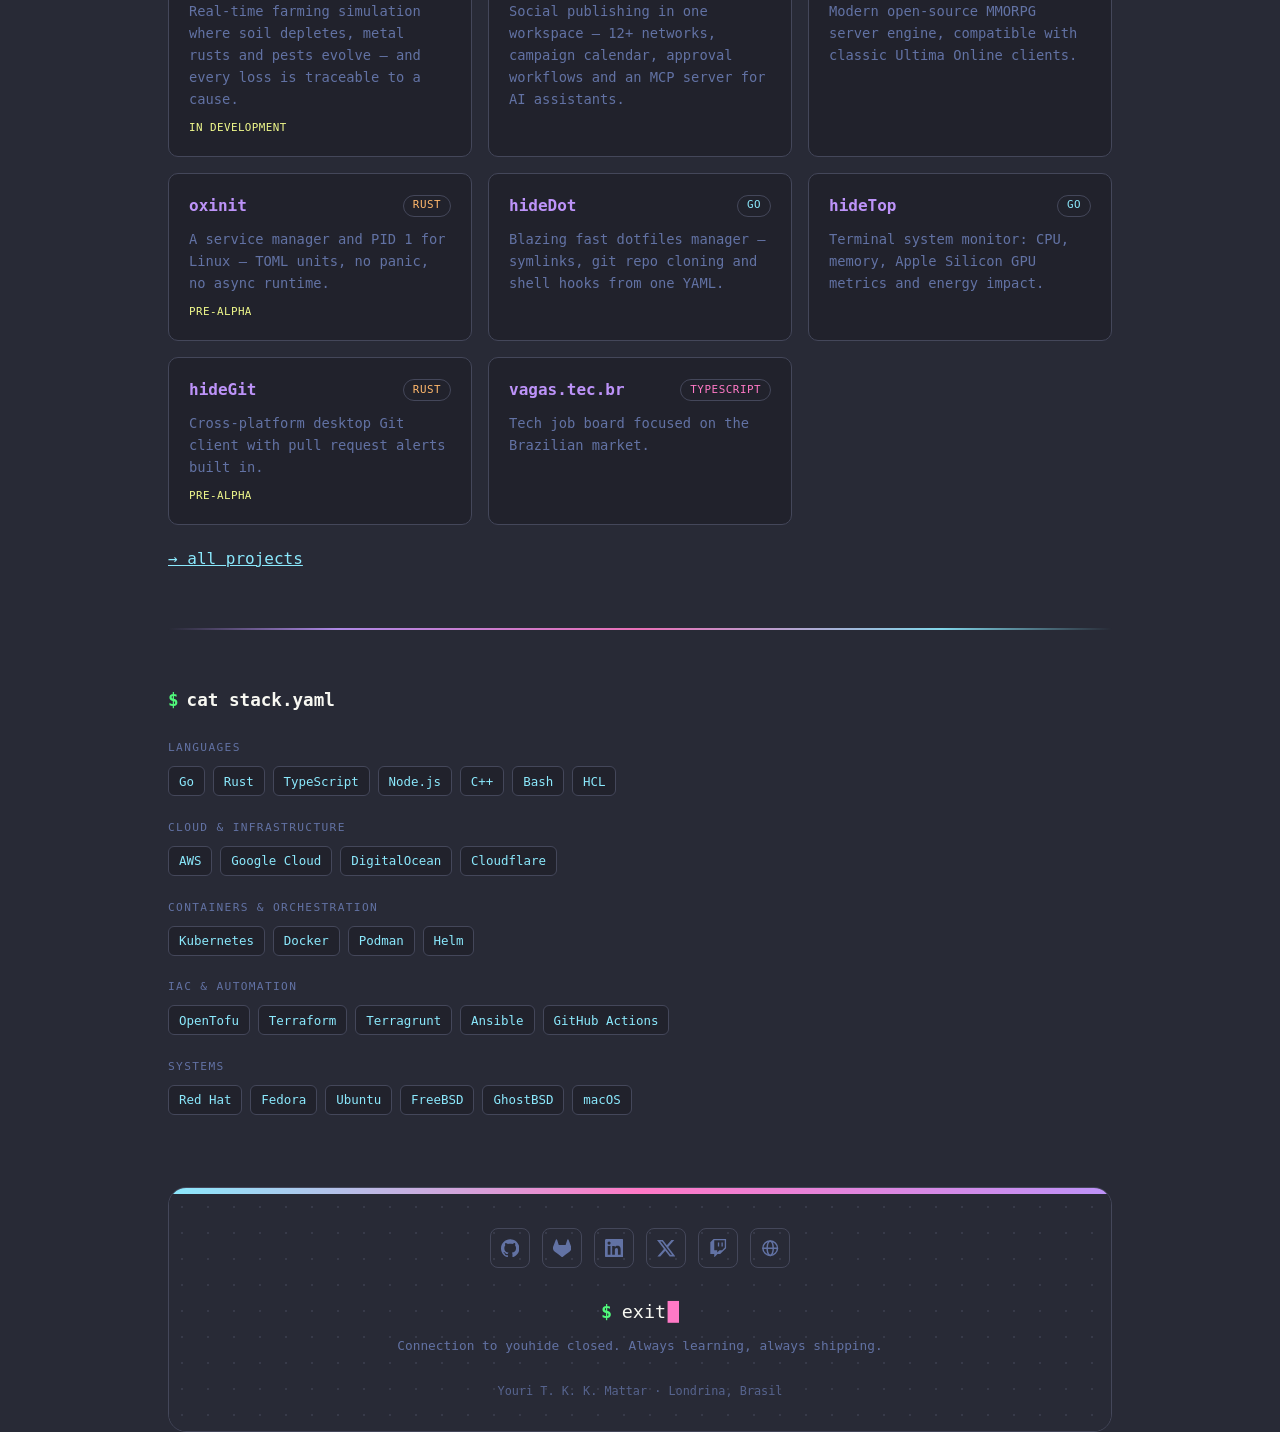
==== commit b156b668: "blog: add homebrew-tap post" ====
--- a/site/index.html
+++ b/site/index.html
@@ -112,6 +112,23 @@
     <section class="section">
       <h2 class="section__title"><span class="sig">$</span>tail -n 3 ~/blog</h2>
       <ul class="posts">
+
+        <li data-tags="design meta">
+          <a class="post-item" href="blog/homebrew-tap/">
+            <div class="post-item__top">
+              <time class="post-date" datetime="2026-10-02">2026-10-02</time>
+              <ul class="post-tags">
+                <li>design</li><li>meta</li>
+              </ul>
+            </div>
+            <h3 class="post-item__title" lang="en">A tap that pulls: a Homebrew tap nothing pushes to</h3>
+            <h3 class="post-item__title" lang="pt-BR">Um tap que puxa: um tap do Homebrew para onde ninguém faz push</h3>
+            <p class="post-item__excerpt" lang="en">Pushing a formula needs a write token in every
+              project. Pulling one needs none — so the tap reads the releases itself, on a cron.</p>
+            <p class="post-item__excerpt" lang="pt-BR">Empurrar uma formula exige um token de escrita em
+              cada projeto. Puxar não exige nenhum — então o tap lê os releases sozinho, num cron.</p>
+          </a>
+        </li>
 
         <li data-tags="rust security cli design">
           <a class="post-item" href="blog/same-store-same-keys/">
@@ -149,25 +166,6 @@
           </a>
         </li>
 
-        <li data-tags="gamedev design meta rust">
-          <a class="post-item" href="blog/escaping-the-engine/">
-            <div class="post-item__top">
-              <time class="post-date" datetime="2026-09-01">2026-09-01</time>
-              <ul class="post-tags">
-                <li>gamedev</li><li>rust</li>
-              </ul>
-            </div>
-            <h3 class="post-item__title" lang="en">The engine was not a choice: eight years in the games industry</h3>
-            <h3 class="post-item__title" lang="pt-BR">A engine não era uma escolha: oito anos na indústria de games</h3>
-            <p class="post-item__excerpt" lang="en">Eight years in the games industry from the
-              infrastructure side — the version nobody upgrades, logic that cannot leave the editor,
-              and a licence that was never mine to control.</p>
-            <p class="post-item__excerpt" lang="pt-BR">Oito anos na indústria de games pelo lado da
-              infraestrutura — a versão que ninguém atualiza, a lógica que não sai do editor, e uma
-              licença que nunca foi minha pra controlar.</p>
-          </a>
-        </li>
-
       </ul>
       <p class="more">
         <a href="blog/" lang="en">→ all posts</a>
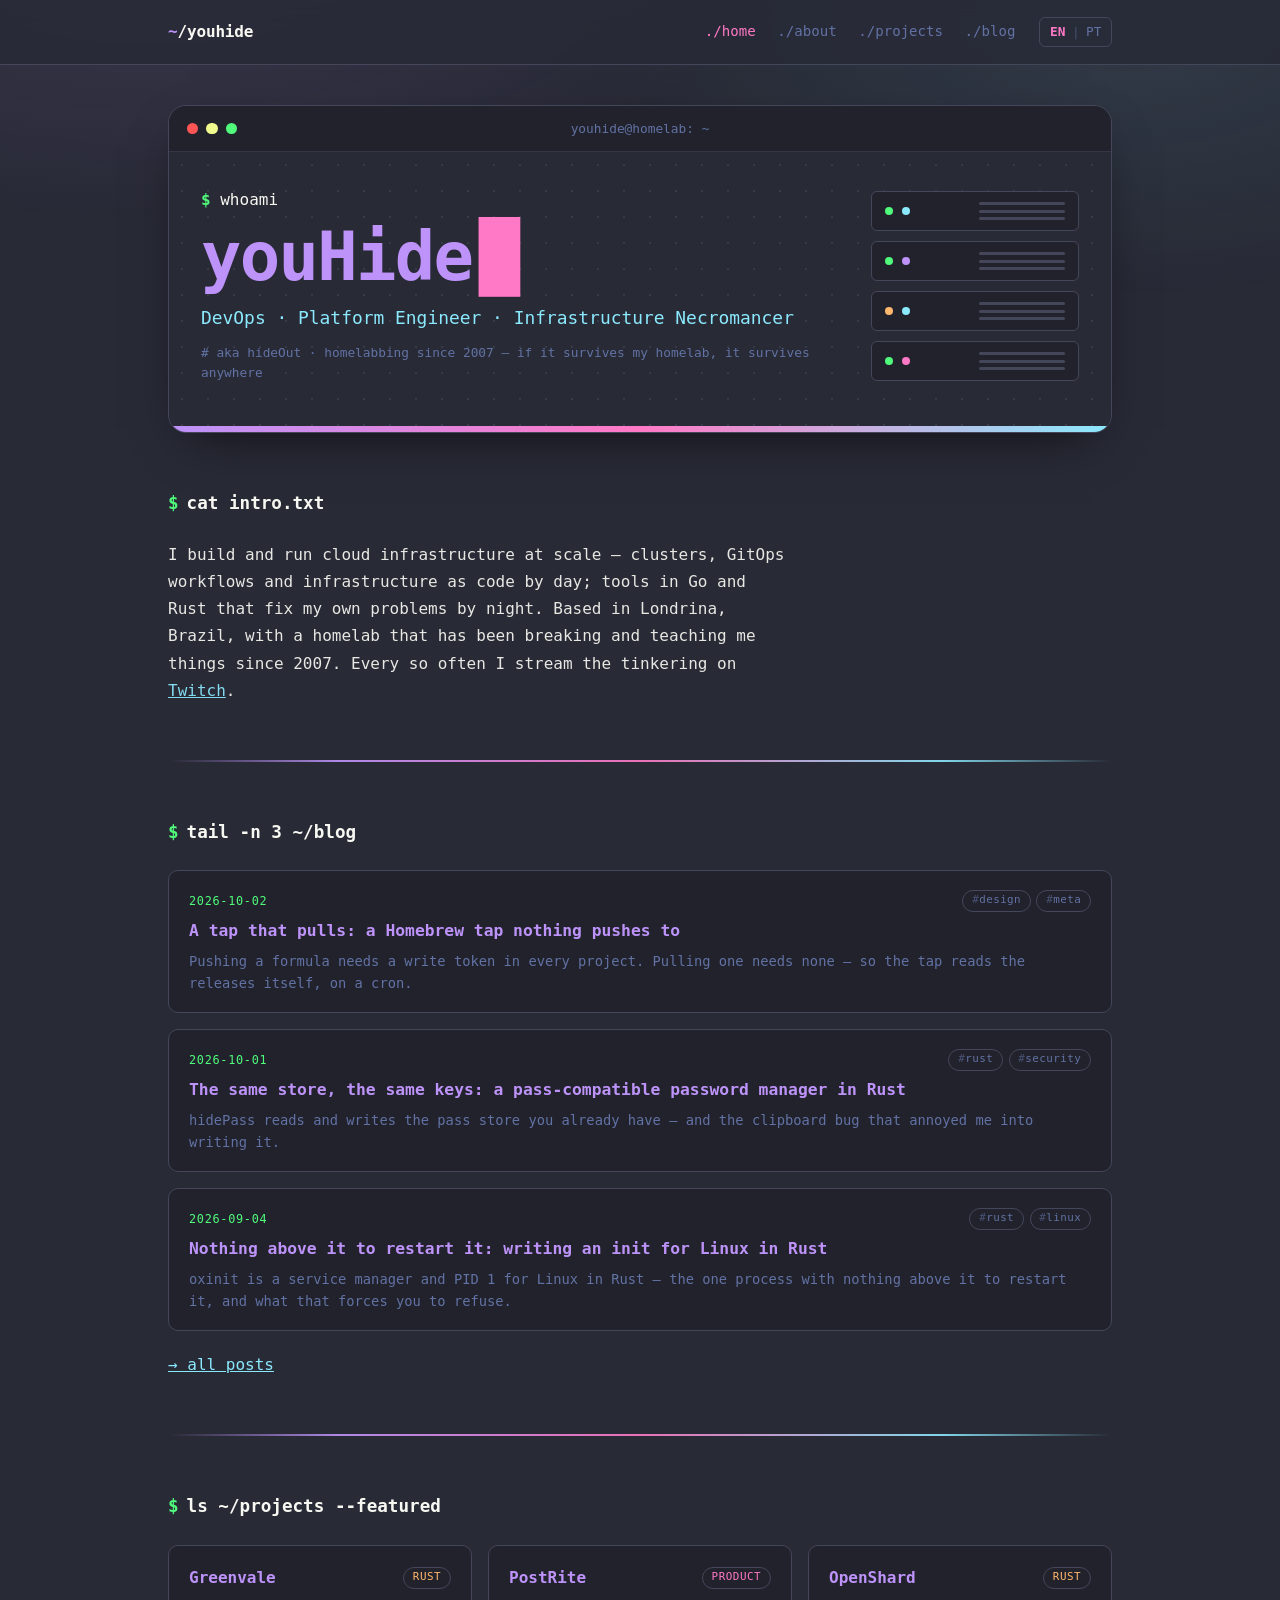
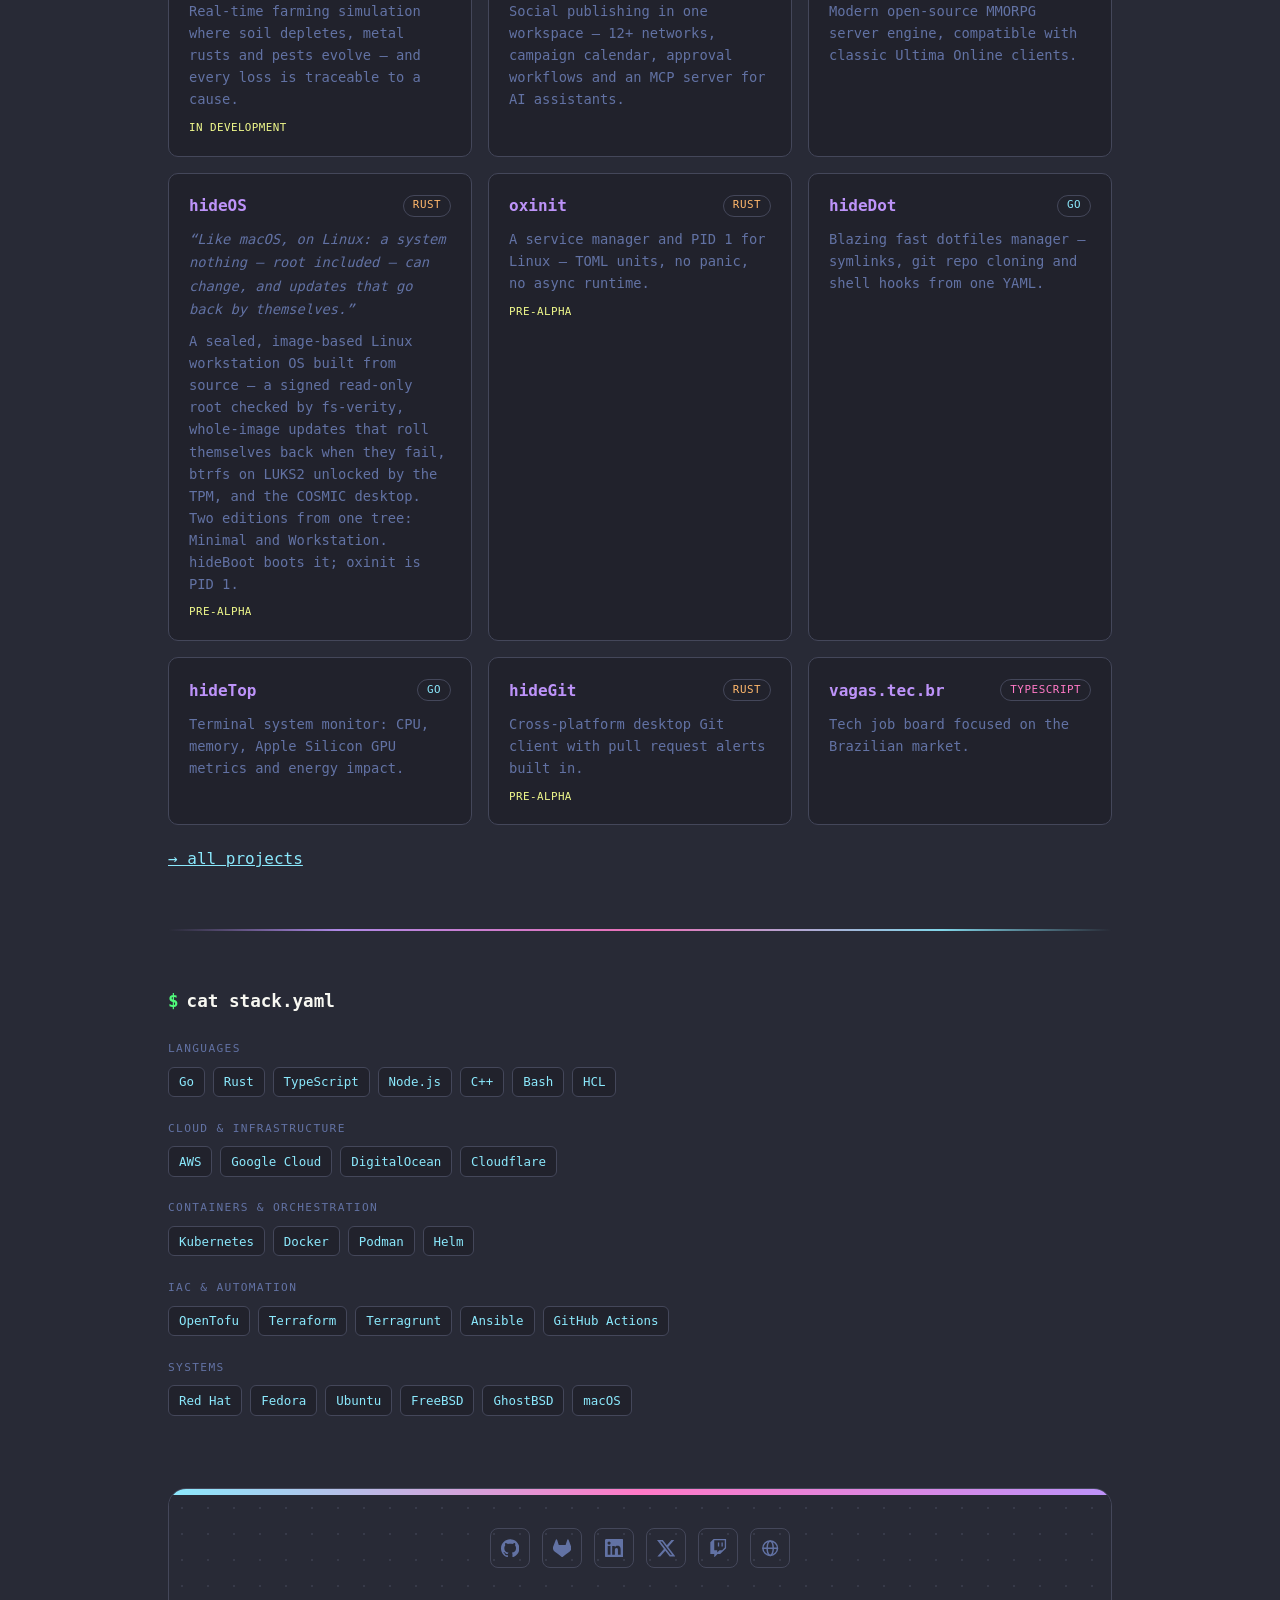
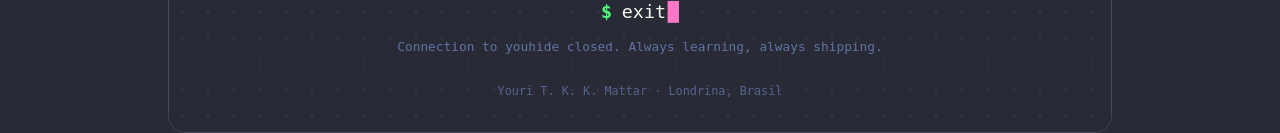
==== commit 7ac7a125: "site: add hideOS and hideBoot to the projects grid" ====
--- a/site/index.html
+++ b/site/index.html
@@ -209,6 +209,25 @@
           <p class="card__desc" lang="pt-BR">Engine de servidor de MMORPG moderna e open-source, compatível com clientes clássicos de Ultima Online.</p>
         </a>
 
+        <a class="card" href="https://youhide.github.io/hideOS/">
+          <div class="card__top">
+            <span class="card__name">hideOS</span>
+            <span class="card__lang card__lang--rust">Rust</span>
+          </div>
+          <p class="quote" lang="en">“Like macOS, on Linux: a system nothing — root included — can change, and updates that go back by themselves.”</p>
+          <p class="quote" lang="pt-BR">“Como o macOS, no Linux: um sistema que nada — nem o root — pode alterar, e updates que voltam sozinhos.”</p>
+          <p class="card__desc" lang="en">A sealed, image-based Linux workstation OS built from source —
+            a signed read-only root checked by fs-verity, whole-image updates that roll themselves back
+            when they fail, btrfs on LUKS2 unlocked by the TPM, and the COSMIC desktop. Two editions
+            from one tree: Minimal and Workstation. hideBoot boots it; oxinit is PID 1.</p>
+          <p class="card__desc" lang="pt-BR">SO de workstation Linux selado e baseado em imagem,
+            construído a partir do código — root read-only assinado e verificado por fs-verity, updates
+            da imagem inteira que fazem rollback sozinhos quando falham, btrfs sobre LUKS2 destravado
+            pelo TPM, e o desktop COSMIC. Duas edições da mesma árvore: Minimal e Workstation. O
+            hideBoot dá boot nele; o oxinit é o PID 1.</p>
+          <span class="tag">pre-alpha</span>
+        </a>
+
         <a class="card" href="https://github.com/youhide/oxinit">
           <div class="card__top">
             <span class="card__name">oxinit</span>
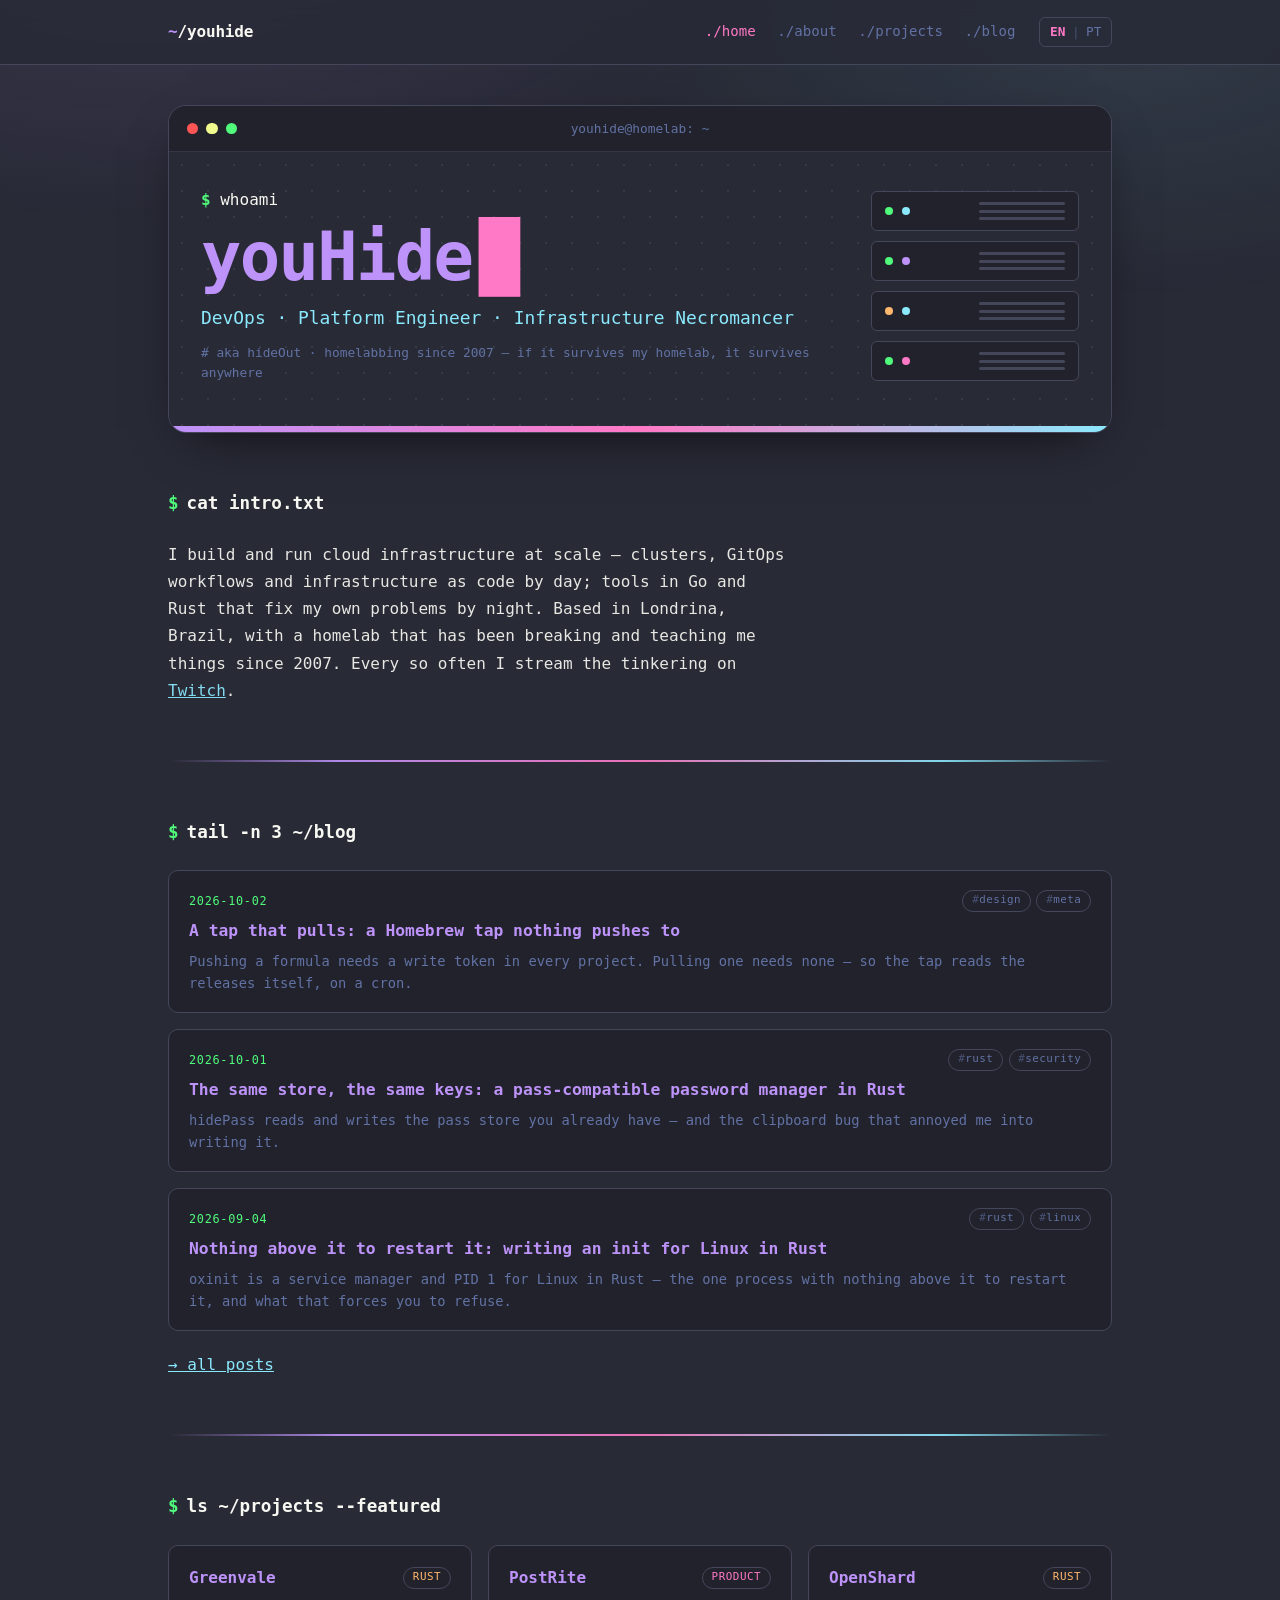
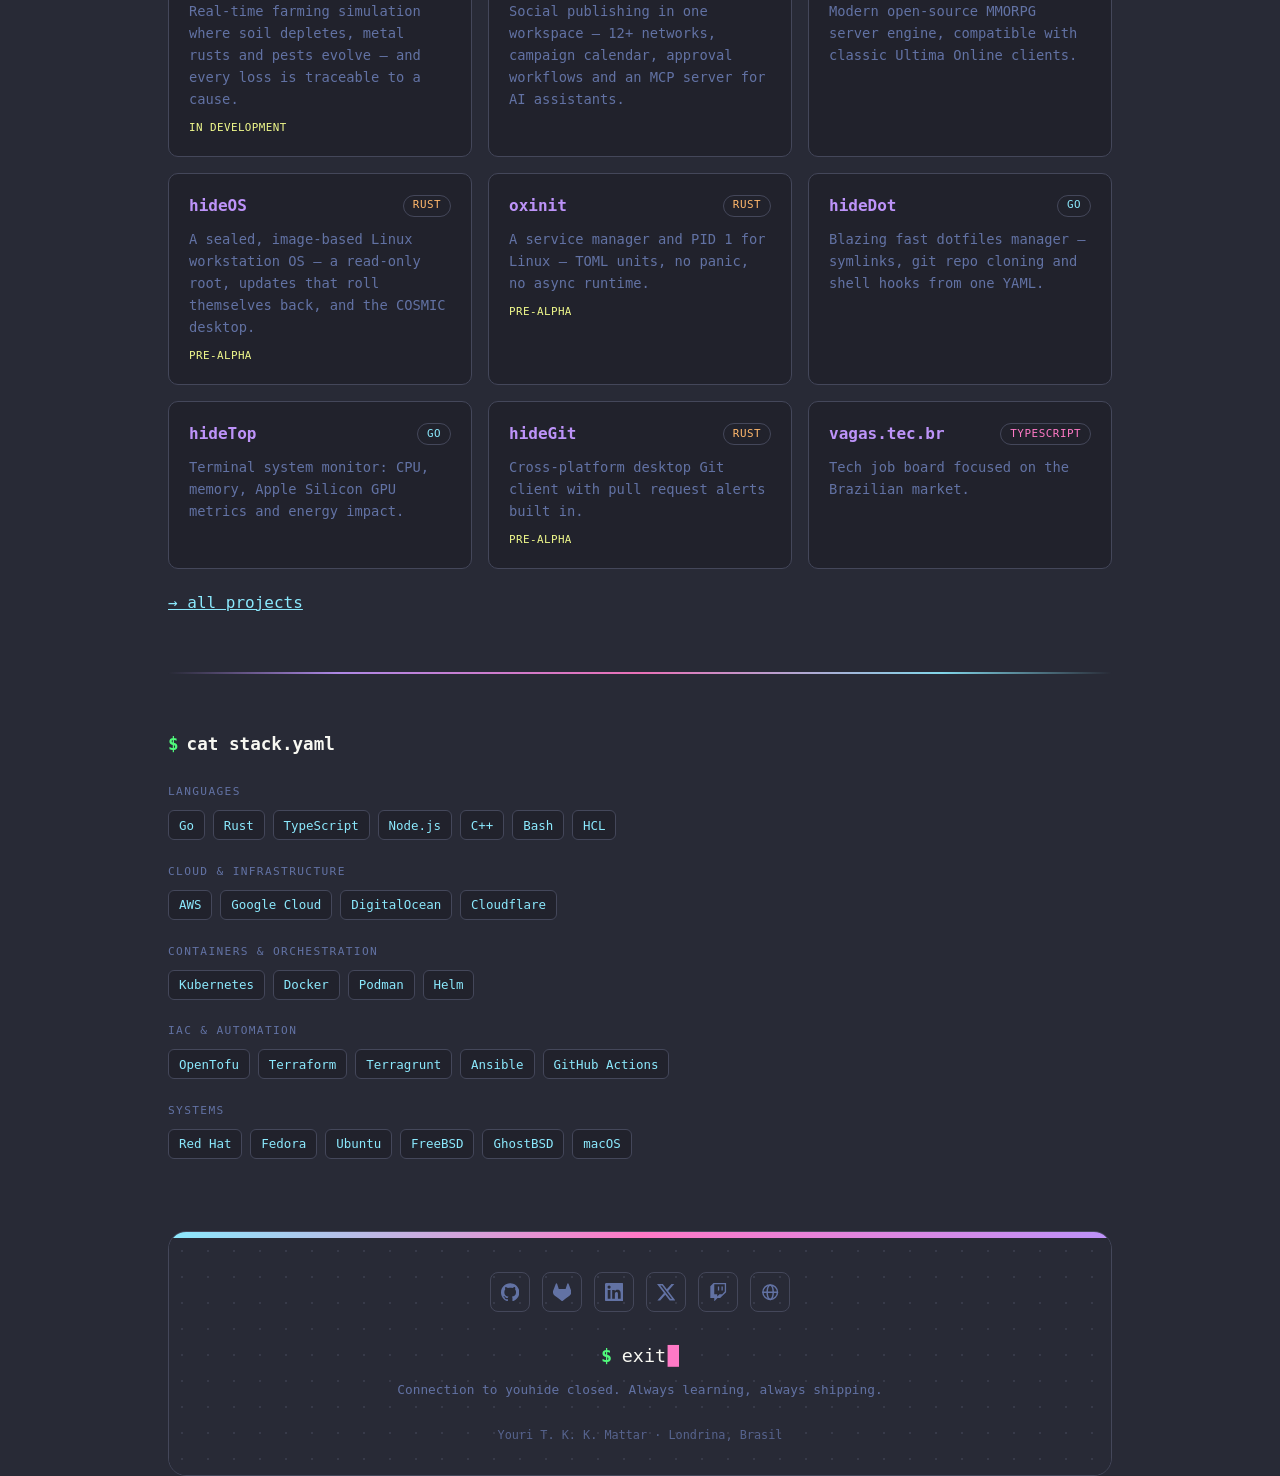
==== commit 904a3108: "site: bring the hideOS cards back to the grid's length convention" ====
--- a/site/index.html
+++ b/site/index.html
@@ -214,17 +214,8 @@
             <span class="card__name">hideOS</span>
             <span class="card__lang card__lang--rust">Rust</span>
           </div>
-          <p class="quote" lang="en">“Like macOS, on Linux: a system nothing — root included — can change, and updates that go back by themselves.”</p>
-          <p class="quote" lang="pt-BR">“Como o macOS, no Linux: um sistema que nada — nem o root — pode alterar, e updates que voltam sozinhos.”</p>
-          <p class="card__desc" lang="en">A sealed, image-based Linux workstation OS built from source —
-            a signed read-only root checked by fs-verity, whole-image updates that roll themselves back
-            when they fail, btrfs on LUKS2 unlocked by the TPM, and the COSMIC desktop. Two editions
-            from one tree: Minimal and Workstation. hideBoot boots it; oxinit is PID 1.</p>
-          <p class="card__desc" lang="pt-BR">SO de workstation Linux selado e baseado em imagem,
-            construído a partir do código — root read-only assinado e verificado por fs-verity, updates
-            da imagem inteira que fazem rollback sozinhos quando falham, btrfs sobre LUKS2 destravado
-            pelo TPM, e o desktop COSMIC. Duas edições da mesma árvore: Minimal e Workstation. O
-            hideBoot dá boot nele; o oxinit é o PID 1.</p>
+          <p class="card__desc" lang="en">A sealed, image-based Linux workstation OS — a read-only root, updates that roll themselves back, and the COSMIC desktop.</p>
+          <p class="card__desc" lang="pt-BR">SO de workstation Linux selado e baseado em imagem — root read-only, updates que fazem rollback sozinhos, e o desktop COSMIC.</p>
           <span class="tag">pre-alpha</span>
         </a>
 
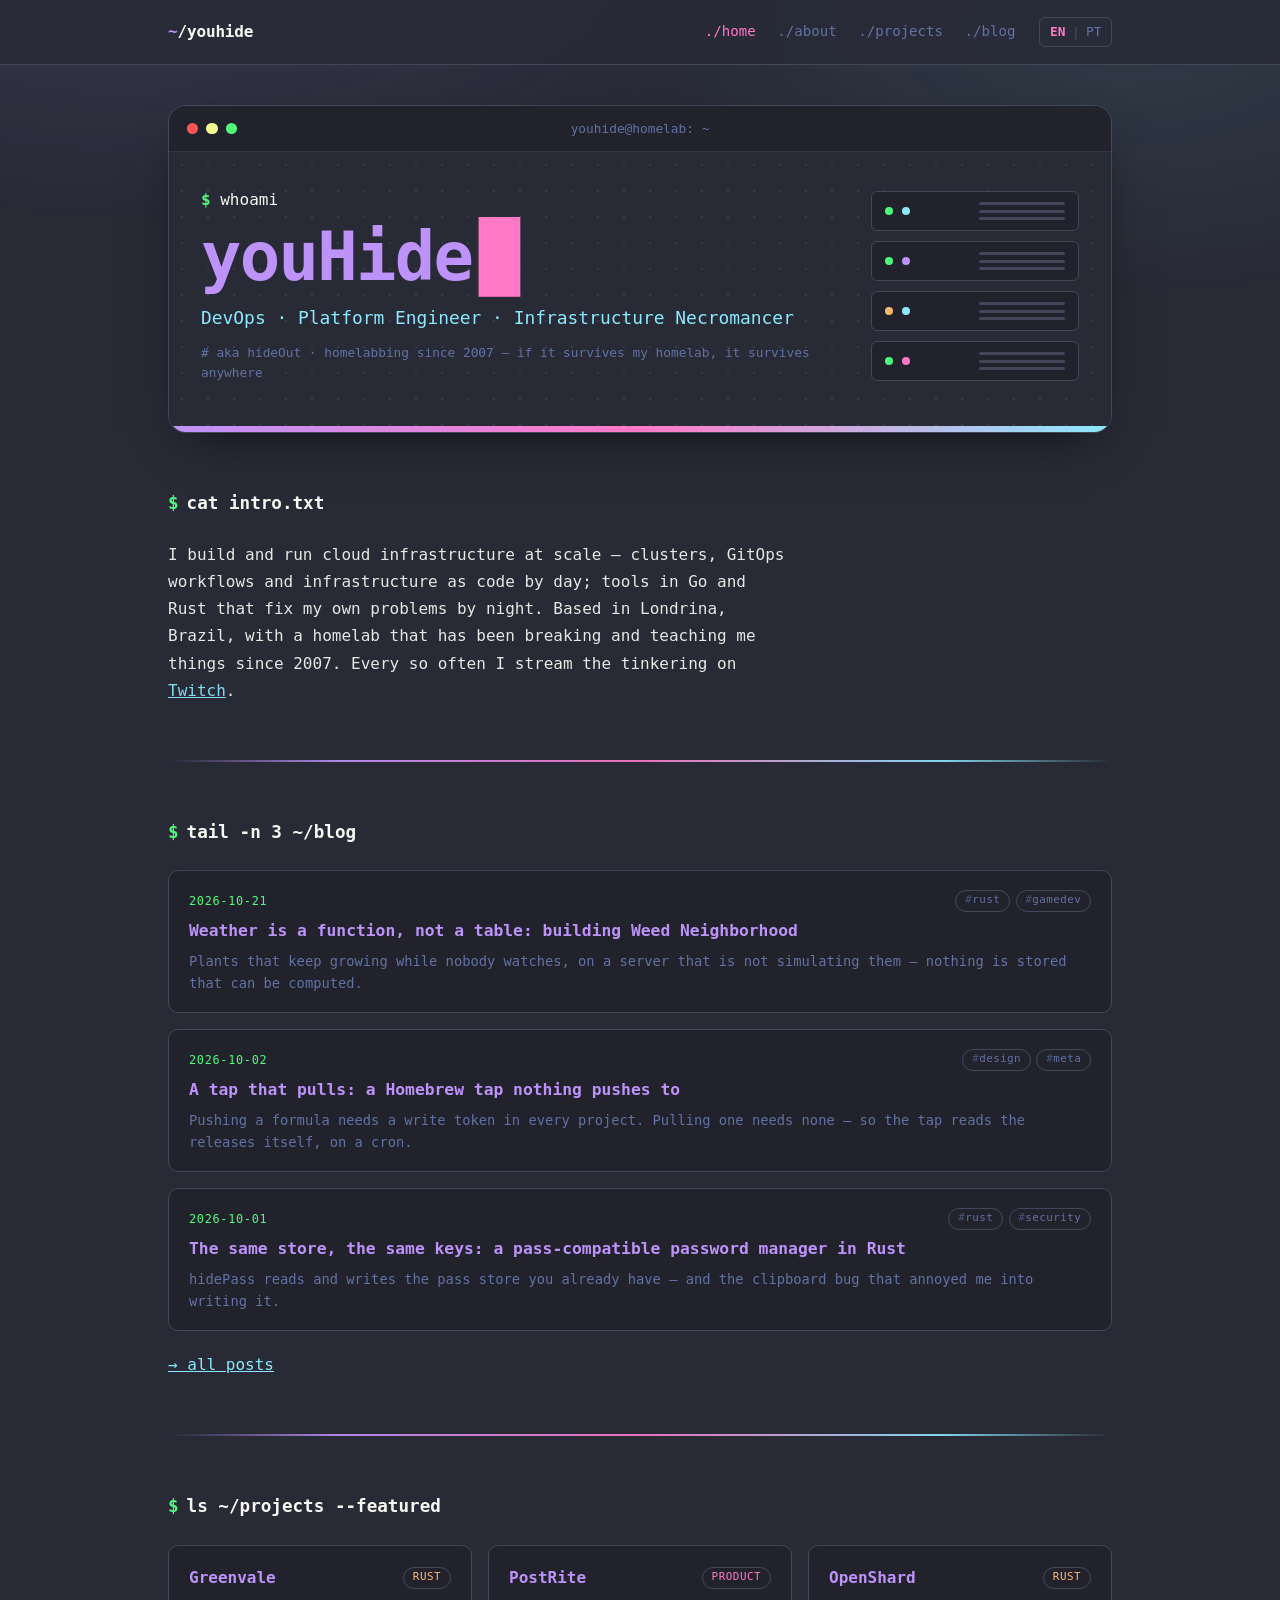
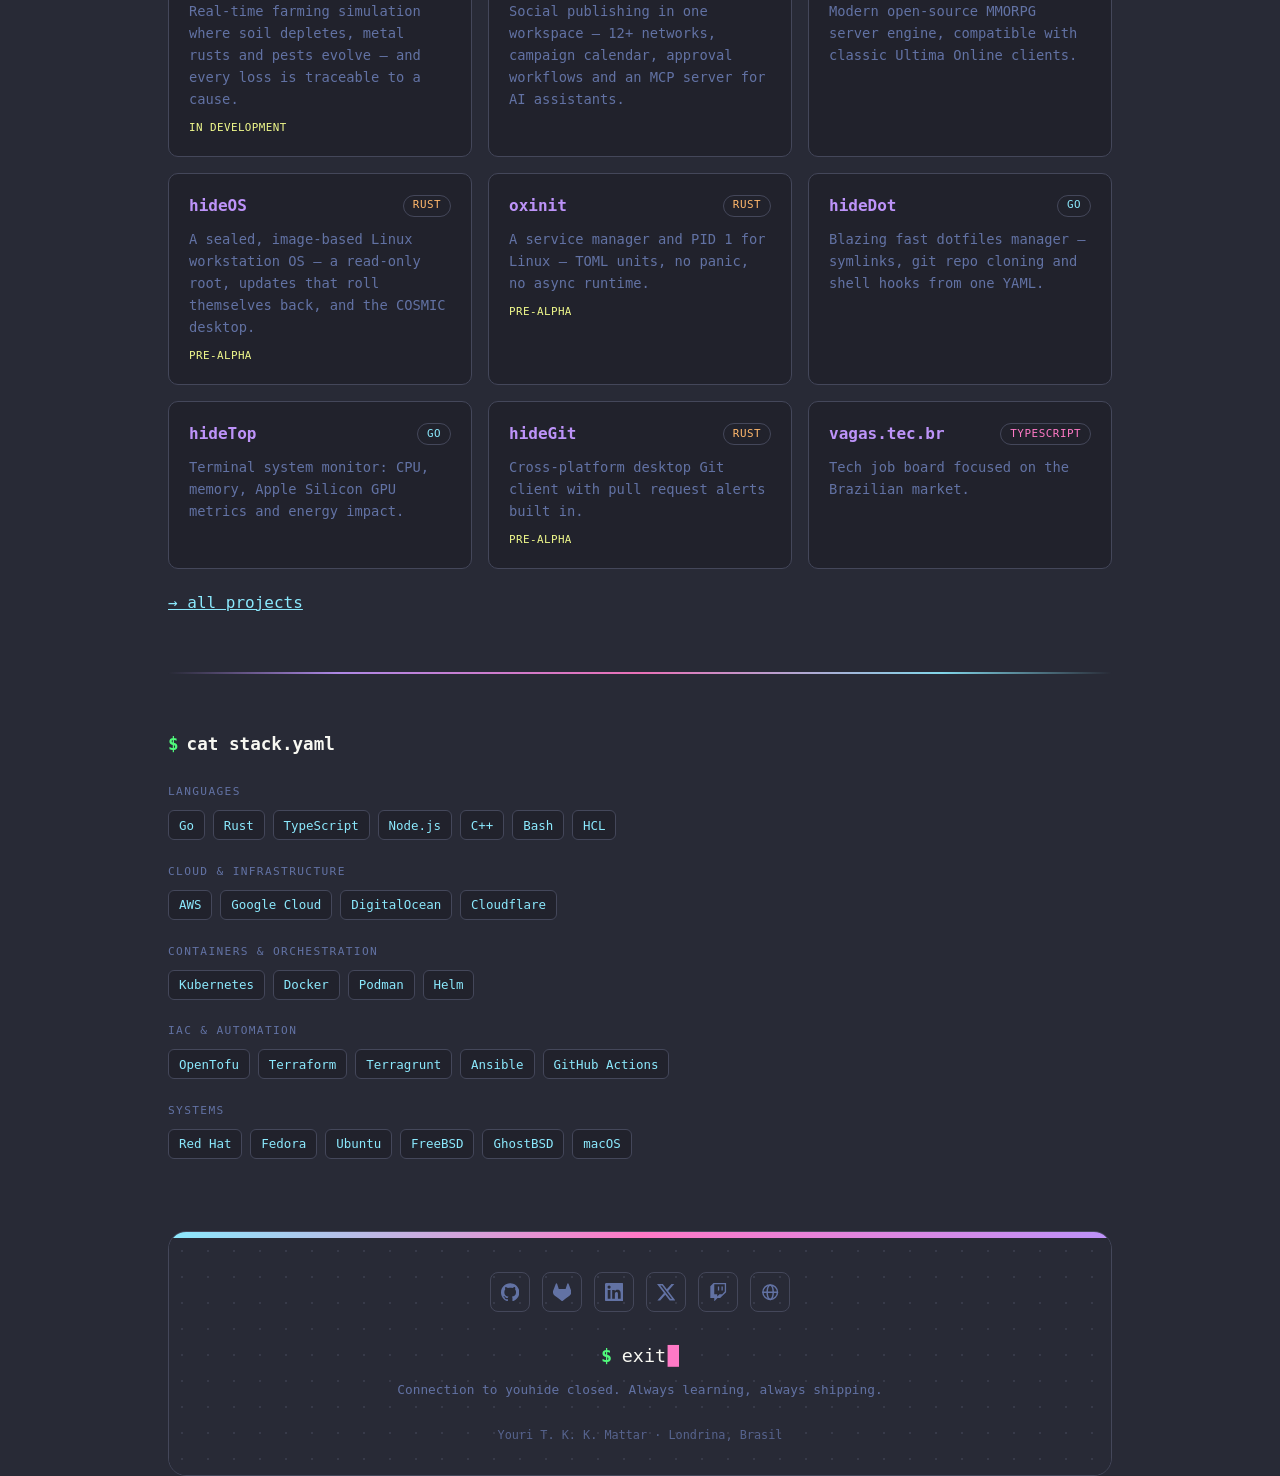
==== commit d1d6a8c3: "blog: add weed-neighborhood post" ====
--- a/site/index.html
+++ b/site/index.html
@@ -113,6 +113,24 @@
       <h2 class="section__title"><span class="sig">$</span>tail -n 3 ~/blog</h2>
       <ul class="posts">
 
+        <li data-tags="rust gamedev design">
+          <a class="post-item" href="blog/weed-neighborhood/">
+            <div class="post-item__top">
+              <time class="post-date" datetime="2026-10-21">2026-10-21</time>
+              <ul class="post-tags">
+                <li>rust</li><li>gamedev</li>
+              </ul>
+            </div>
+            <h3 class="post-item__title" lang="en">Weather is a function, not a table: building Weed Neighborhood</h3>
+            <h3 class="post-item__title" lang="pt-BR">O clima é uma função, não uma tabela: construindo o Weed Neighborhood</h3>
+            <p class="post-item__excerpt" lang="en">Plants that keep growing while nobody watches, on a
+              server that is not simulating them — nothing is stored that can be computed.</p>
+            <p class="post-item__excerpt" lang="pt-BR">Plantas que continuam crescendo sem ninguém
+              olhando, num servidor que não está simulando elas — nada é guardado se pode ser
+              calculado.</p>
+          </a>
+        </li>
+
         <li data-tags="design meta">
           <a class="post-item" href="blog/homebrew-tap/">
             <div class="post-item__top">
@@ -147,25 +165,6 @@
           </a>
         </li>
 
-        <li data-tags="rust linux design">
-          <a class="post-item" href="blog/writing-an-init/">
-            <div class="post-item__top">
-              <time class="post-date" datetime="2026-09-04">2026-09-04</time>
-              <ul class="post-tags">
-                <li>rust</li><li>linux</li>
-              </ul>
-            </div>
-            <h3 class="post-item__title" lang="en">Nothing above it to restart it: writing an init for Linux in Rust</h3>
-            <h3 class="post-item__title" lang="pt-BR">Não existe nada acima dele pra reiniciar: escrevendo um init para Linux em Rust</h3>
-            <p class="post-item__excerpt" lang="en">oxinit is a service manager and PID 1 for Linux in
-              Rust — the one process with nothing above it to restart it, and what that forces you to
-              refuse.</p>
-            <p class="post-item__excerpt" lang="pt-BR">O oxinit é um gerenciador de serviços e PID 1
-              para Linux em Rust — o único processo sem nada acima dele pra reiniciar, e o que isso te
-              obriga a recusar.</p>
-          </a>
-        </li>
-
       </ul>
       <p class="more">
         <a href="blog/" lang="en">→ all posts</a>
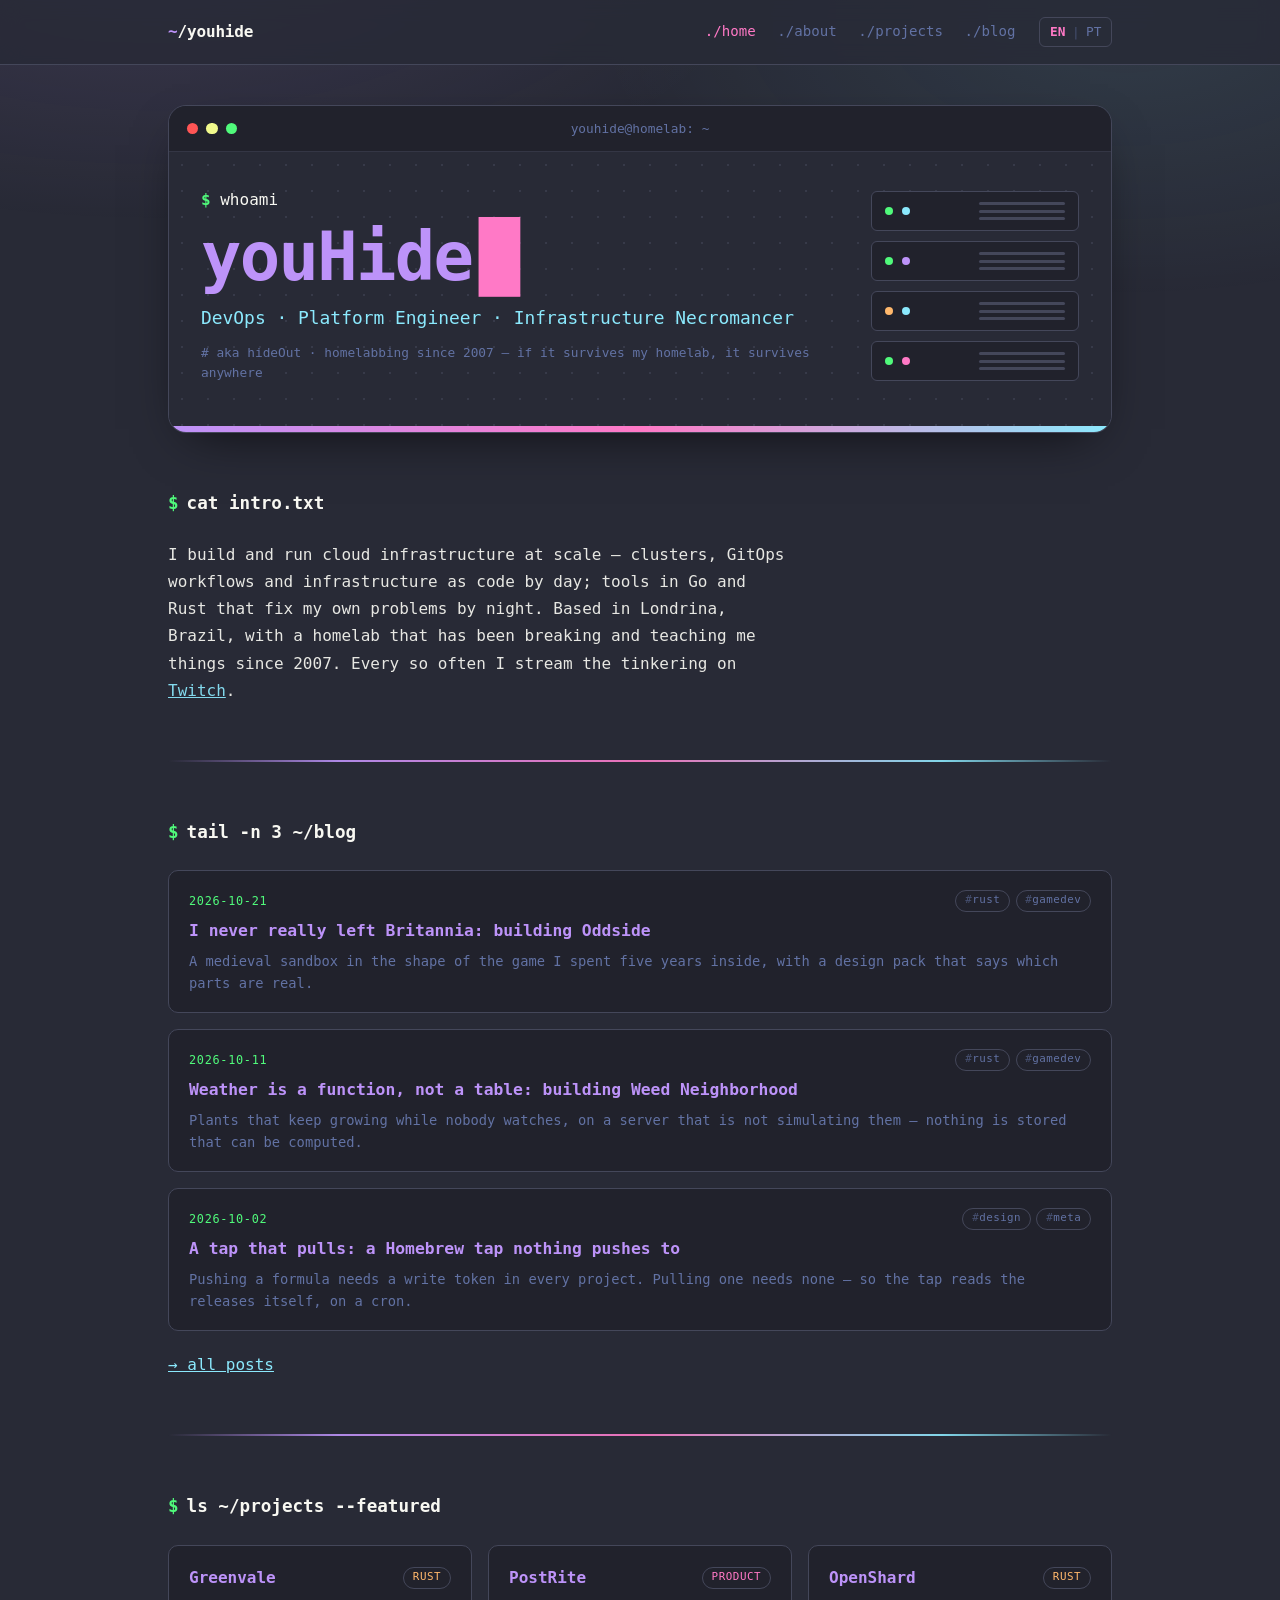
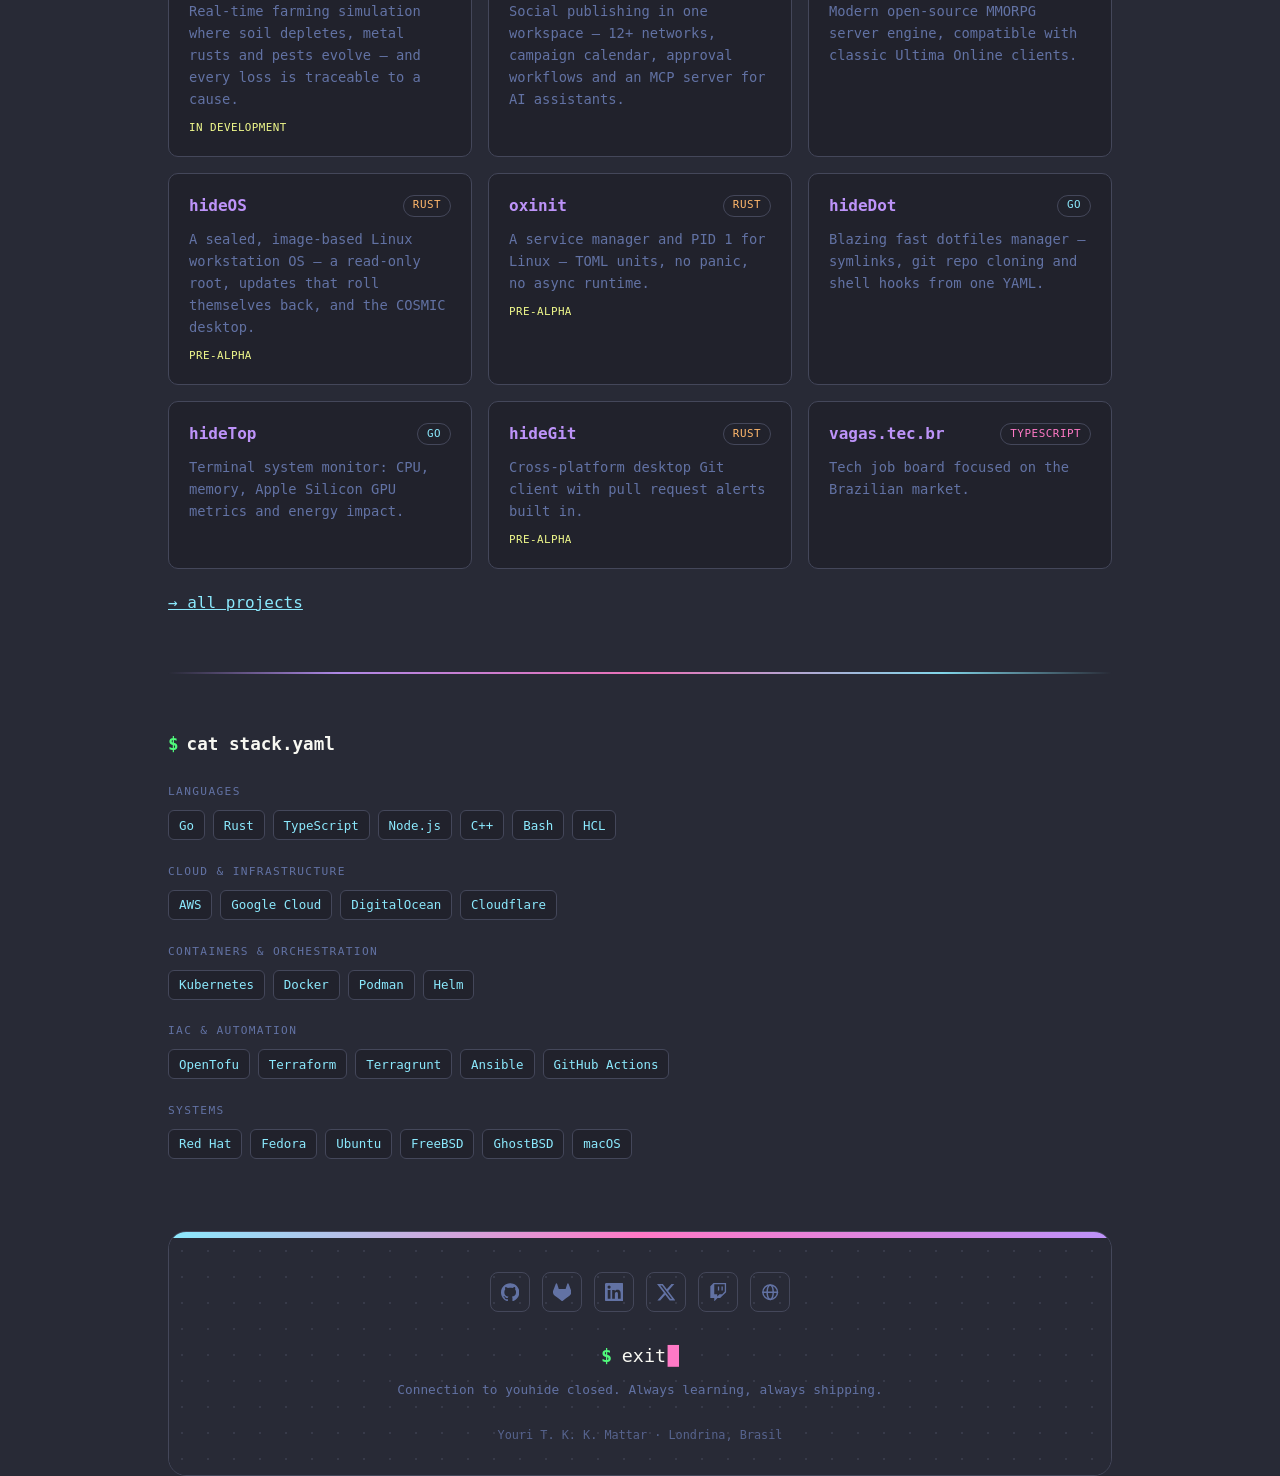
==== commit 5b09c6b1: "blog: add the oddside post and backdate weed-neighborhood to 2026-10-11" ====
--- a/site/index.html
+++ b/site/index.html
@@ -114,9 +114,26 @@
       <ul class="posts">
 
         <li data-tags="rust gamedev design">
+          <a class="post-item" href="blog/oddside/">
+            <div class="post-item__top">
+              <time class="post-date" datetime="2026-10-21">2026-10-21</time>
+              <ul class="post-tags">
+                <li>rust</li><li>gamedev</li>
+              </ul>
+            </div>
+            <h3 class="post-item__title" lang="en">I never really left Britannia: building Oddside</h3>
+            <h3 class="post-item__title" lang="pt-BR">Eu nunca saí de Britannia de verdade: construindo o Oddside</h3>
+            <p class="post-item__excerpt" lang="en">A medieval sandbox in the shape of the game I spent
+              five years inside, with a design pack that says which parts are real.</p>
+            <p class="post-item__excerpt" lang="pt-BR">Um sandbox medieval no formato do jogo em que eu
+              passei cinco anos dentro, com um design pack que diz quais partes são reais.</p>
+          </a>
+        </li>
+
+        <li data-tags="rust gamedev design">
           <a class="post-item" href="blog/weed-neighborhood/">
             <div class="post-item__top">
-              <time class="post-date" datetime="2026-10-21">2026-10-21</time>
+              <time class="post-date" datetime="2026-10-11">2026-10-11</time>
               <ul class="post-tags">
                 <li>rust</li><li>gamedev</li>
               </ul>
@@ -148,23 +165,6 @@
           </a>
         </li>
 
-        <li data-tags="rust security cli design">
-          <a class="post-item" href="blog/same-store-same-keys/">
-            <div class="post-item__top">
-              <time class="post-date" datetime="2026-10-01">2026-10-01</time>
-              <ul class="post-tags">
-                <li>rust</li><li>security</li>
-              </ul>
-            </div>
-            <h3 class="post-item__title" lang="en">The same store, the same keys: a pass-compatible password manager in Rust</h3>
-            <h3 class="post-item__title" lang="pt-BR">A mesma store, as mesmas chaves: um gerenciador de senhas compatível com o pass, em Rust</h3>
-            <p class="post-item__excerpt" lang="en">hidePass reads and writes the pass store you already
-              have — and the clipboard bug that annoyed me into writing it.</p>
-            <p class="post-item__excerpt" lang="pt-BR">O hidePass lê e escreve a store do pass que você
-              já tem — e o bug de clipboard que me irritou o suficiente pra escrever ele.</p>
-          </a>
-        </li>
-
       </ul>
       <p class="more">
         <a href="blog/" lang="en">→ all posts</a>
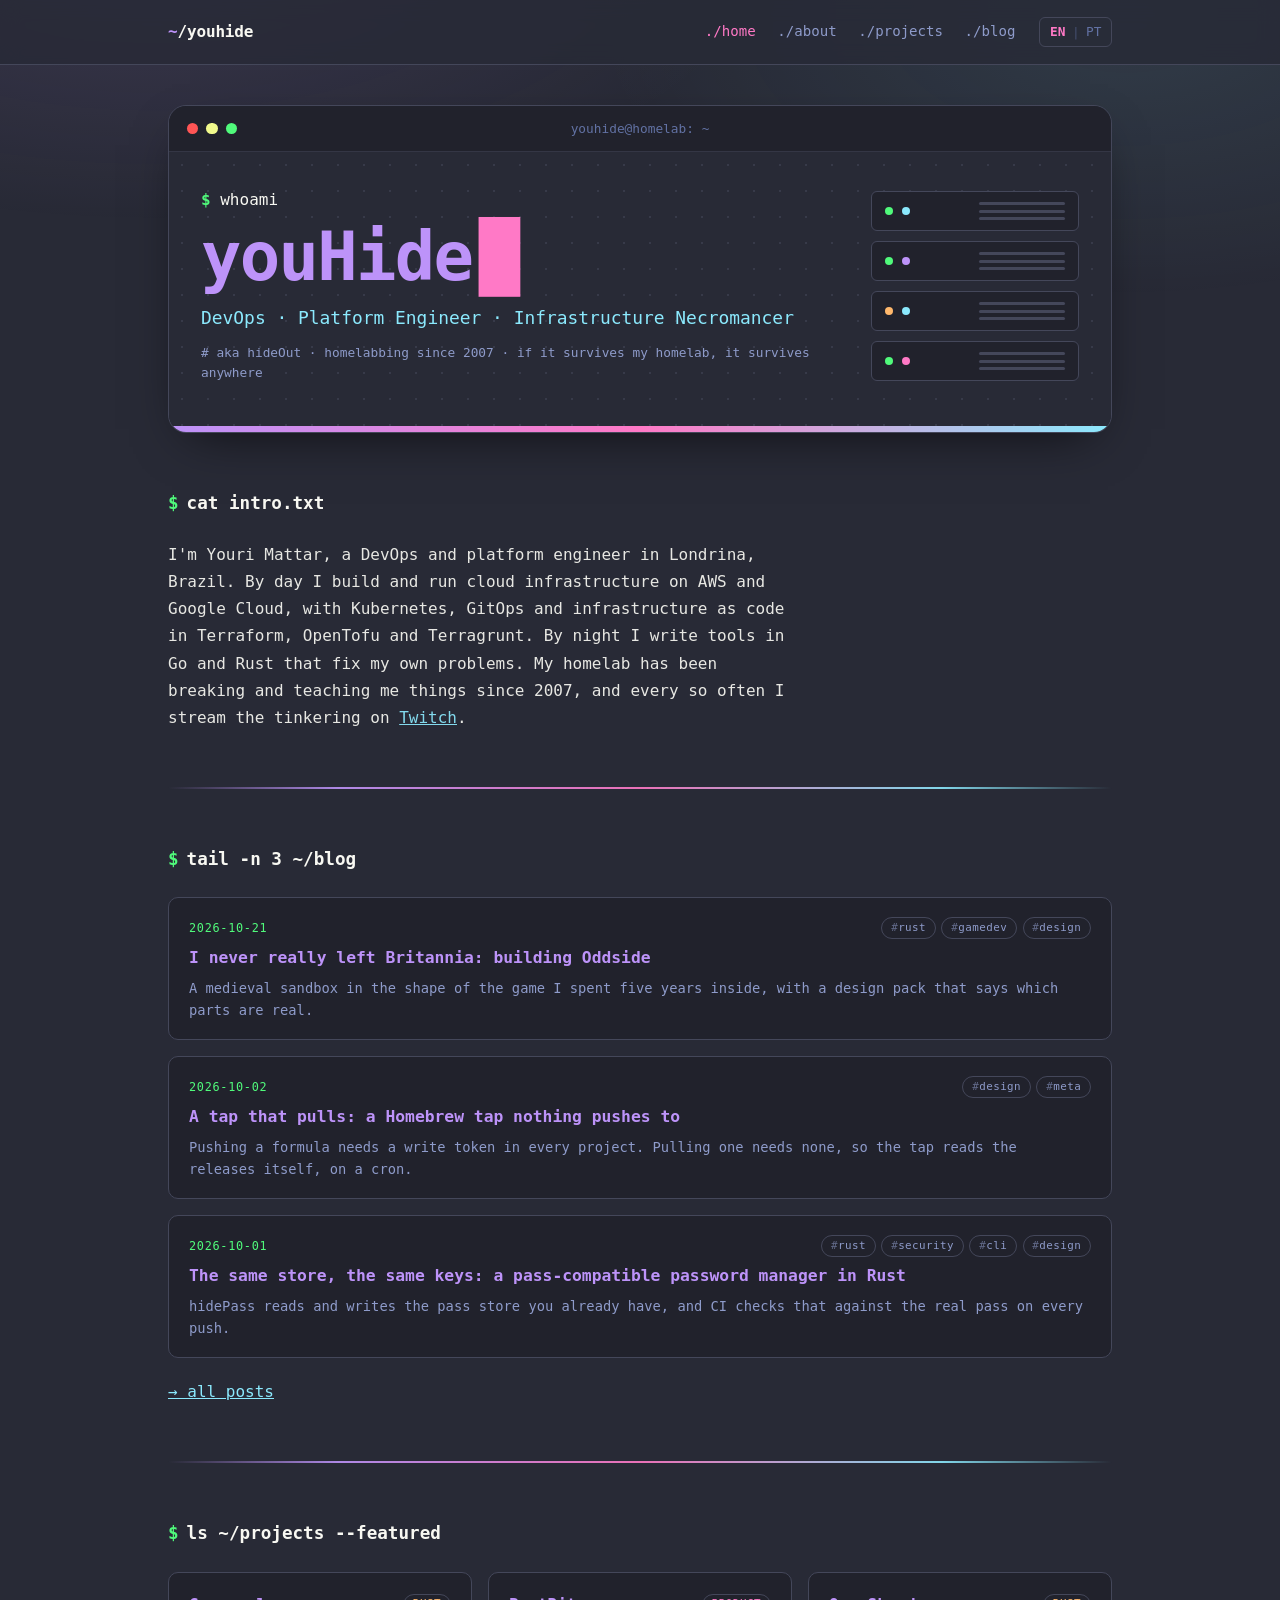
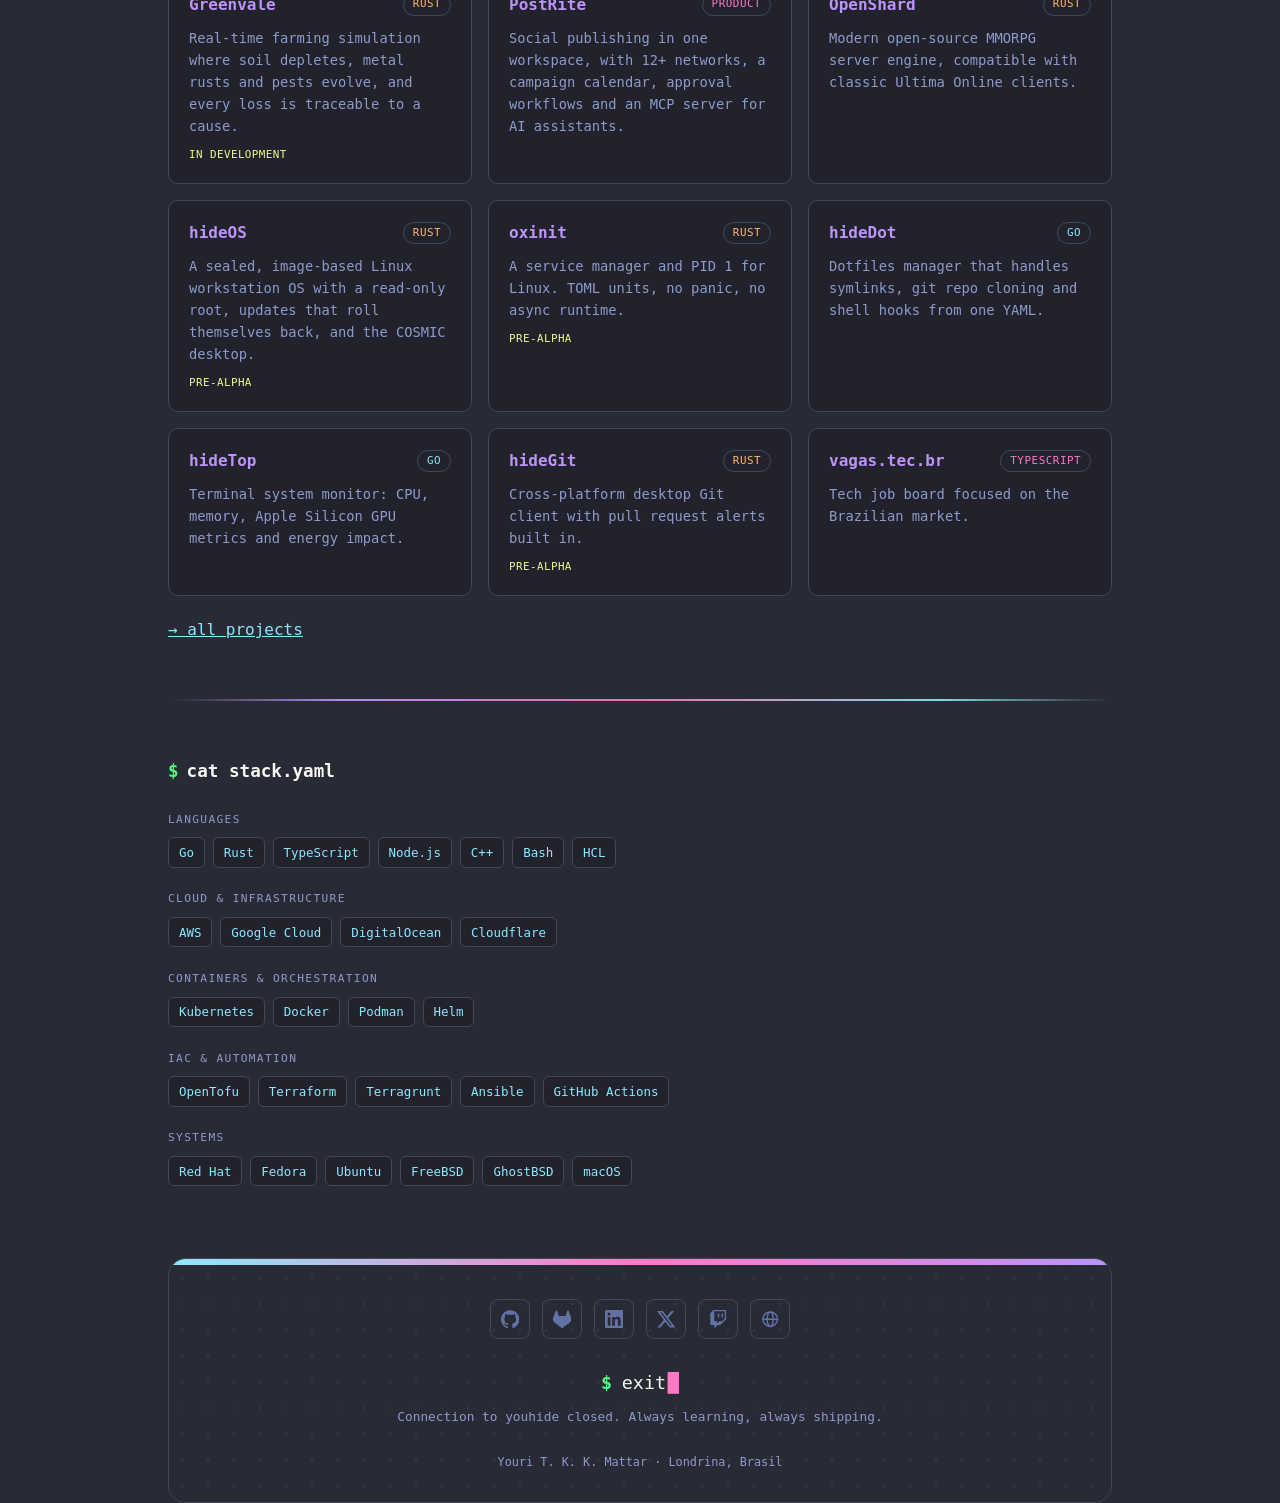
==== commit ac94b399: "site: lead with name and stack, fix contrast, drop the weed post Three changes that ship together be" ====
--- a/site/index.html
+++ b/site/index.html
@@ -3,14 +3,14 @@
 <head>
 <meta charset="utf-8">
 <meta name="viewport" content="width=device-width, initial-scale=1">
-<title>youHide — Youri Mattar</title>
-<meta name="description" content="Youri Mattar — DevOps, Platform Engineer, Infrastructure Necromancer. Clusters at scale, GitOps workflows and infrastructure as code. Londrina, Brazil.">
+<title>Youri Mattar, DevOps and Platform Engineer — youHide</title>
+<meta name="description" content="Youri Mattar, DevOps and platform engineer in Londrina, Brazil. Kubernetes, GitOps and infrastructure as code with Terraform and OpenTofu on AWS and Google Cloud.">
 <meta name="author" content="Youri T. K. K. Mattar">
 <meta name="theme-color" content="#282a36">
 <link rel="canonical" href="https://youhide.com.br/">
 
 <meta property="og:type" content="website">
-<meta property="og:title" content="youHide — Youri Mattar">
+<meta property="og:title" content="Youri Mattar, DevOps and Platform Engineer — youHide">
 <meta property="og:description" content="DevOps · Platform Engineer · Infrastructure Necromancer. Homelabbing since 2007.">
 <meta property="og:url" content="https://youhide.com.br/">
 <meta property="og:image" content="https://youhide.com.br/img/og.png">
@@ -63,8 +63,8 @@
           <h1 class="hero__name" id="hero-name">youHide<span class="cursor" aria-hidden="true">█</span></h1>
           <p class="hero__role">DevOps · Platform Engineer · Infrastructure Necromancer</p>
           <p class="hero__note">
-            <span lang="en"># aka hideOut · homelabbing since 2007 — if it survives my homelab, it survives anywhere</span>
-            <span lang="pt-BR"># aka hideOut · homelab desde 2007 — se sobrevive ao meu homelab, sobrevive em qualquer lugar</span>
+            <span lang="en"># aka hideOut · homelabbing since 2007 · if it survives my homelab, it survives anywhere</span>
+            <span lang="pt-BR"># aka hideOut · homelab desde 2007 · se sobrevive ao meu homelab, sobrevive em qualquer lugar</span>
           </p>
         </div>
         <div class="rack" aria-hidden="true">
@@ -93,15 +93,17 @@
     <section class="section">
       <h2 class="section__title"><span class="sig">$</span>cat intro.txt</h2>
       <div class="prose">
-        <p lang="en">I build and run cloud infrastructure at scale — clusters, GitOps workflows and
-          infrastructure as code by day; tools in Go and Rust that fix my own problems by night.
-          Based in Londrina, Brazil, with a homelab that has been breaking and teaching me things
-          since 2007. Every so often I stream the tinkering on
+        <p lang="en">I'm Youri Mattar, a DevOps and platform engineer in Londrina, Brazil. By day
+          I build and run cloud infrastructure on AWS and Google Cloud, with Kubernetes, GitOps and
+          infrastructure as code in Terraform, OpenTofu and Terragrunt. By night I write tools in Go
+          and Rust that fix my own problems. My homelab has been breaking and teaching me things
+          since 2007, and every so often I stream the tinkering on
           <a href="https://twitch.tv/youhide">Twitch</a>.</p>
-        <p lang="pt-BR">Construo e opero infraestrutura em nuvem em escala — clusters, workflows GitOps
-          e infraestrutura como código de dia; ferramentas em Go e Rust que resolvem meus próprios
-          problemas de noite. De Londrina, Brasil, com um homelab que quebra e me ensina coisas
-          desde 2007. De vez em quando transmito a bagunça na
+        <p lang="pt-BR">Sou Youri Mattar, engenheiro DevOps e de plataforma em Londrina, no Paraná.
+          De dia eu construo e opero infraestrutura em nuvem na AWS e no Google Cloud, com
+          Kubernetes, GitOps e infraestrutura como código em Terraform, OpenTofu e Terragrunt. De
+          noite escrevo ferramentas em Go e Rust pra resolver problema meu. Meu homelab quebra e me
+          ensina coisas desde 2007, e de vez em quando eu transmito a bagunça na
           <a href="https://twitch.tv/youhide">Twitch</a>.</p>
       </div>
     </section>
@@ -118,7 +120,7 @@
             <div class="post-item__top">
               <time class="post-date" datetime="2026-10-21">2026-10-21</time>
               <ul class="post-tags">
-                <li>rust</li><li>gamedev</li>
+                <li>rust</li><li>gamedev</li><li>design</li>
               </ul>
             </div>
             <h3 class="post-item__title" lang="en">I never really left Britannia: building Oddside</h3>
@@ -127,24 +129,6 @@
               five years inside, with a design pack that says which parts are real.</p>
             <p class="post-item__excerpt" lang="pt-BR">Um sandbox medieval no formato do jogo em que eu
               passei cinco anos dentro, com um design pack que diz quais partes são reais.</p>
-          </a>
-        </li>
-
-        <li data-tags="rust gamedev design">
-          <a class="post-item" href="blog/weed-neighborhood/">
-            <div class="post-item__top">
-              <time class="post-date" datetime="2026-10-11">2026-10-11</time>
-              <ul class="post-tags">
-                <li>rust</li><li>gamedev</li>
-              </ul>
-            </div>
-            <h3 class="post-item__title" lang="en">Weather is a function, not a table: building Weed Neighborhood</h3>
-            <h3 class="post-item__title" lang="pt-BR">O clima é uma função, não uma tabela: construindo o Weed Neighborhood</h3>
-            <p class="post-item__excerpt" lang="en">Plants that keep growing while nobody watches, on a
-              server that is not simulating them — nothing is stored that can be computed.</p>
-            <p class="post-item__excerpt" lang="pt-BR">Plantas que continuam crescendo sem ninguém
-              olhando, num servidor que não está simulando elas — nada é guardado se pode ser
-              calculado.</p>
           </a>
         </li>
 
@@ -159,9 +143,26 @@
             <h3 class="post-item__title" lang="en">A tap that pulls: a Homebrew tap nothing pushes to</h3>
             <h3 class="post-item__title" lang="pt-BR">Um tap que puxa: um tap do Homebrew para onde ninguém faz push</h3>
             <p class="post-item__excerpt" lang="en">Pushing a formula needs a write token in every
-              project. Pulling one needs none — so the tap reads the releases itself, on a cron.</p>
+              project. Pulling one needs none, so the tap reads the releases itself, on a cron.</p>
             <p class="post-item__excerpt" lang="pt-BR">Empurrar uma formula exige um token de escrita em
-              cada projeto. Puxar não exige nenhum — então o tap lê os releases sozinho, num cron.</p>
+              cada projeto. Puxar não exige nenhum, então o tap lê os releases sozinho, num cron.</p>
+          </a>
+        </li>
+
+        <li data-tags="rust security cli design">
+          <a class="post-item" href="blog/same-store-same-keys/">
+            <div class="post-item__top">
+              <time class="post-date" datetime="2026-10-01">2026-10-01</time>
+              <ul class="post-tags">
+                <li>rust</li><li>security</li><li>cli</li><li>design</li>
+              </ul>
+            </div>
+            <h3 class="post-item__title" lang="en">The same store, the same keys: a pass-compatible password manager in Rust</h3>
+            <h3 class="post-item__title" lang="pt-BR">A mesma store, as mesmas chaves: um gerenciador de senhas compatível com o pass, em Rust</h3>
+            <p class="post-item__excerpt" lang="en">hidePass reads and writes the pass store you
+              already have, and CI checks that against the real pass on every push.</p>
+            <p class="post-item__excerpt" lang="pt-BR">O hidePass lê e escreve a store do pass que
+              você já tem, e o CI confere isso contra o pass de verdade a cada push.</p>
           </a>
         </li>
 
@@ -184,8 +185,8 @@
             <span class="card__name">Greenvale</span>
             <span class="card__lang card__lang--rust">Rust</span>
           </div>
-          <p class="card__desc" lang="en">Real-time farming simulation where soil depletes, metal rusts and pests evolve — and every loss is traceable to a cause.</p>
-          <p class="card__desc" lang="pt-BR">Simulador de fazenda em tempo real onde o solo se esgota, o metal enferruja e as pragas evoluem — e toda perda é rastreável até uma causa.</p>
+          <p class="card__desc" lang="en">Real-time farming simulation where soil depletes, metal rusts and pests evolve, and every loss is traceable to a cause.</p>
+          <p class="card__desc" lang="pt-BR">Simulador de fazenda em tempo real onde o solo se esgota, o metal enferruja e as pragas evoluem, e toda perda tem causa rastreável.</p>
           <span class="tag" lang="en">in development</span>
           <span class="tag" lang="pt-BR">em desenvolvimento</span>
         </a>
@@ -195,8 +196,8 @@
             <span class="card__name">PostRite</span>
             <span class="card__lang card__lang--ts">Product</span>
           </div>
-          <p class="card__desc" lang="en">Social publishing in one workspace — 12+ networks, campaign calendar, approval workflows and an MCP server for AI assistants.</p>
-          <p class="card__desc" lang="pt-BR">Publicação social em um só lugar — 12+ redes, calendário de campanhas, fluxos de aprovação e um servidor MCP para assistentes de IA.</p>
+          <p class="card__desc" lang="en">Social publishing in one workspace, with 12+ networks, a campaign calendar, approval workflows and an MCP server for AI assistants.</p>
+          <p class="card__desc" lang="pt-BR">Publicação social em um só lugar, com 12+ redes, calendário de campanhas, fluxos de aprovação e um servidor MCP para assistentes de IA.</p>
         </a>
 
         <a class="card" href="https://github.com/youhide/OpenShard">
@@ -213,8 +214,8 @@
             <span class="card__name">hideOS</span>
             <span class="card__lang card__lang--rust">Rust</span>
           </div>
-          <p class="card__desc" lang="en">A sealed, image-based Linux workstation OS — a read-only root, updates that roll themselves back, and the COSMIC desktop.</p>
-          <p class="card__desc" lang="pt-BR">SO de workstation Linux selado e baseado em imagem — root read-only, updates que fazem rollback sozinhos, e o desktop COSMIC.</p>
+          <p class="card__desc" lang="en">A sealed, image-based Linux workstation OS with a read-only root, updates that roll themselves back, and the COSMIC desktop.</p>
+          <p class="card__desc" lang="pt-BR">SO de workstation Linux selado e baseado em imagem, com root read-only, updates que fazem rollback sozinhos e o desktop COSMIC.</p>
           <span class="tag">pre-alpha</span>
         </a>
 
@@ -223,8 +224,8 @@
             <span class="card__name">oxinit</span>
             <span class="card__lang card__lang--rust">Rust</span>
           </div>
-          <p class="card__desc" lang="en">A service manager and PID 1 for Linux — TOML units, no panic, no async runtime.</p>
-          <p class="card__desc" lang="pt-BR">Gerenciador de serviços e PID 1 para Linux — units em TOML, sem panic, sem runtime async.</p>
+          <p class="card__desc" lang="en">A service manager and PID 1 for Linux. TOML units, no panic, no async runtime.</p>
+          <p class="card__desc" lang="pt-BR">Gerenciador de serviços e PID 1 para Linux. Units em TOML, sem panic, sem runtime async.</p>
           <span class="tag">pre-alpha</span>
         </a>
 
@@ -233,8 +234,8 @@
             <span class="card__name">hideDot</span>
             <span class="card__lang card__lang--go">Go</span>
           </div>
-          <p class="card__desc" lang="en">Blazing fast dotfiles manager — symlinks, git repo cloning and shell hooks from one YAML.</p>
-          <p class="card__desc" lang="pt-BR">Gerenciador de dotfiles absurdamente rápido — symlinks, clone de repositórios e shell hooks a partir de um YAML.</p>
+          <p class="card__desc" lang="en">Dotfiles manager that handles symlinks, git repo cloning and shell hooks from one YAML.</p>
+          <p class="card__desc" lang="pt-BR">Gerenciador de dotfiles que cuida de symlinks, clone de repositórios e shell hooks a partir de um YAML só.</p>
         </a>
 
         <a class="card" href="https://github.com/youhide/hideTop">
--- a/site/css/style.css
+++ b/site/css/style.css
@@ -11,6 +11,9 @@
   --line: #44475a;
   --fg: #f8f8f2;
   --muted: #6272a4;
+  /* --muted is 3.0:1 on --bg, fine for chrome but below AA for sentences.
+     Same hue, lighter: 5.2:1 on --bg, 5.8:1 on --bg-alt. */
+  --muted-text: #8e9bca;
 
   --purple: #bd93f9;
   --pink: #ff79c6;
@@ -30,6 +33,15 @@
           rgba(255,121,198,.9) 50%, rgba(139,233,253,.9) 82%, transparent);
   /* <pattern id="dots"> from the SVG */
   --dots: radial-gradient(rgba(68,71,90,.55) 1.2px, transparent 1.3px);
+
+  /* translucent variants of the tokens above, kept here so no raw colour
+     lives outside this block */
+  --glow-purple: rgba(189,147,249,.13);
+  --glow-cyan: rgba(139,233,253,.09);
+  --nav-bg: rgba(40,42,54,.82);
+  --line-soft: rgba(68,71,90,.55);
+  --shadow: rgba(0,0,0,.75);
+  --shadow-purple: rgba(189,147,249,.6);
 
   --wrap: 62rem;
   --radius: 18px;
@@ -65,8 +77,8 @@
   z-index: 0;
   pointer-events: none;
   background:
-    radial-gradient(900px 420px at 12% -8%, rgba(189,147,249,.13), transparent 70%),
-    radial-gradient(760px 400px at 88% 2%, rgba(139,233,253,.09), transparent 70%);
+    radial-gradient(900px 420px at 12% -8%, var(--glow-purple), transparent 70%),
+    radial-gradient(760px 400px at 88% 2%, var(--glow-cyan), transparent 70%);
 }
 body > * { position: relative; z-index: 1; }
 
@@ -115,7 +127,7 @@
   position: sticky;
   top: 0;
   z-index: 20;
-  background: rgba(40, 42, 54, .82);
+  background: var(--nav-bg);
   backdrop-filter: blur(10px);
   -webkit-backdrop-filter: blur(10px);
   border-bottom: 1px solid var(--line);
@@ -143,7 +155,7 @@
   gap: 1.35rem;
 }
 .nav__links a {
-  color: var(--muted);
+  color: var(--muted-text);
   font-size: .88rem;
   text-decoration: none;
   transition: color .16s;
@@ -179,7 +191,7 @@
   border: 1px solid var(--line);
   border-radius: var(--radius);
   overflow: hidden;
-  box-shadow: 0 18px 50px -22px rgba(0, 0, 0, .75);
+  box-shadow: 0 18px 50px -22px var(--shadow);
 }
 
 .term__bar {
@@ -190,7 +202,7 @@
   height: 2.9rem;
   padding-inline: 1.1rem;
   background: var(--bg-alt);
-  border-bottom: 1px solid rgba(68, 71, 90, .55);
+  border-bottom: 1px solid var(--line-soft);
 }
 
 .dot {
@@ -274,7 +286,7 @@
 
 .hero__note {
   margin-top: .7rem;
-  color: var(--muted);
+  color: var(--muted-text);
   font-size: .8rem;
   line-height: 1.6;
 }
@@ -365,6 +377,10 @@
   opacity: .92;
 }
 .prose p + p { margin-top: 1rem; }
+/* The PT-BR twin of a first paragraph follows its hidden EN sibling, so the
+   adjacency rules above and in .post gave it a top margin EN never had. */
+.prose p:first-child + p[lang="pt-BR"],
+.post > :first-child + [lang="pt-BR"] { margin-top: 0; }
 
 .muted { color: var(--muted); }
 
@@ -373,7 +389,7 @@
 .callout {
   padding: .2rem 0 .2rem 1.1rem;
   border-left: 2px solid var(--purple);
-  color: var(--muted);
+  color: var(--muted-text);
   font-style: italic;
 }
 
@@ -400,7 +416,7 @@
 .card:focus-visible {
   border-color: var(--purple);
   transform: translateY(-3px);
-  box-shadow: 0 14px 32px -18px rgba(189, 147, 249, .6);
+  box-shadow: 0 14px 32px -18px var(--shadow-purple);
 }
 
 .card__top {
@@ -423,7 +439,7 @@
   font-size: .68rem;
   letter-spacing: .05em;
   text-transform: uppercase;
-  color: var(--muted);
+  color: var(--muted-text);
   border: 1px solid var(--line);
   border-radius: 999px;
 }
@@ -435,7 +451,7 @@
 .card__desc {
   font-size: .86rem;
   line-height: 1.6;
-  color: var(--muted);
+  color: var(--muted-text);
 }
 .card__desc code {
   color: var(--green);
@@ -455,7 +471,7 @@
 .card--wide { gap: .7rem; }
 .card--wide .card__desc { font-size: .88rem; }
 .quote {
-  color: var(--muted);
+  color: var(--muted-text);
   font-style: italic;
   font-size: .86rem;
 }
@@ -469,7 +485,7 @@
   font-size: .7rem;
   letter-spacing: .12em;
   text-transform: uppercase;
-  color: var(--muted);
+  color: var(--muted-text);
 }
 
 .chips {
@@ -592,14 +608,13 @@
 .footer__exit { font-size: 1.15rem; }
 .footer__note {
   margin-top: .5rem;
-  color: var(--muted);
+  color: var(--muted-text);
   font-size: .8rem;
 }
 .footer__meta {
   margin-top: 1.5rem;
-  color: var(--muted);
+  color: var(--muted-text);
   font-size: .74rem;
-  opacity: .8;
 }
 
 /* ---------- 404 ---------- */
@@ -625,7 +640,7 @@
 .filter {
   padding: .22rem .7rem;
   font-size: .78rem;
-  color: var(--muted);
+  color: var(--muted-text);
   background: var(--bg-alt);
   border: 1px solid var(--line);
   border-radius: 6px;
@@ -662,7 +677,7 @@
 .post-item:focus-visible {
   border-color: var(--purple);
   transform: translateY(-3px);
-  box-shadow: 0 14px 32px -18px rgba(189, 147, 249, .6);
+  box-shadow: 0 14px 32px -18px var(--shadow-purple);
 }
 
 .post-item__top {
@@ -690,7 +705,7 @@
 .post-tags li {
   font-size: .68rem;
   letter-spacing: .04em;
-  color: var(--muted);
+  color: var(--muted-text);
   border: 1px solid var(--line);
   border-radius: 999px;
   padding: .05rem .55rem;
@@ -710,11 +725,11 @@
   margin-top: .4rem;
   font-size: .86rem;
   line-height: 1.6;
-  color: var(--muted);
+  color: var(--muted-text);
 }
 
 .posts__empty {
-  color: var(--muted);
+  color: var(--muted-text);
   font-size: .9rem;
 }
 
@@ -764,7 +779,7 @@
 .post blockquote {
   padding: .2rem 0 .2rem 1.1rem;
   border-left: 2px solid var(--purple);
-  color: var(--muted);
+  color: var(--muted-text);
   font-style: italic;
 }
 .post hr {
